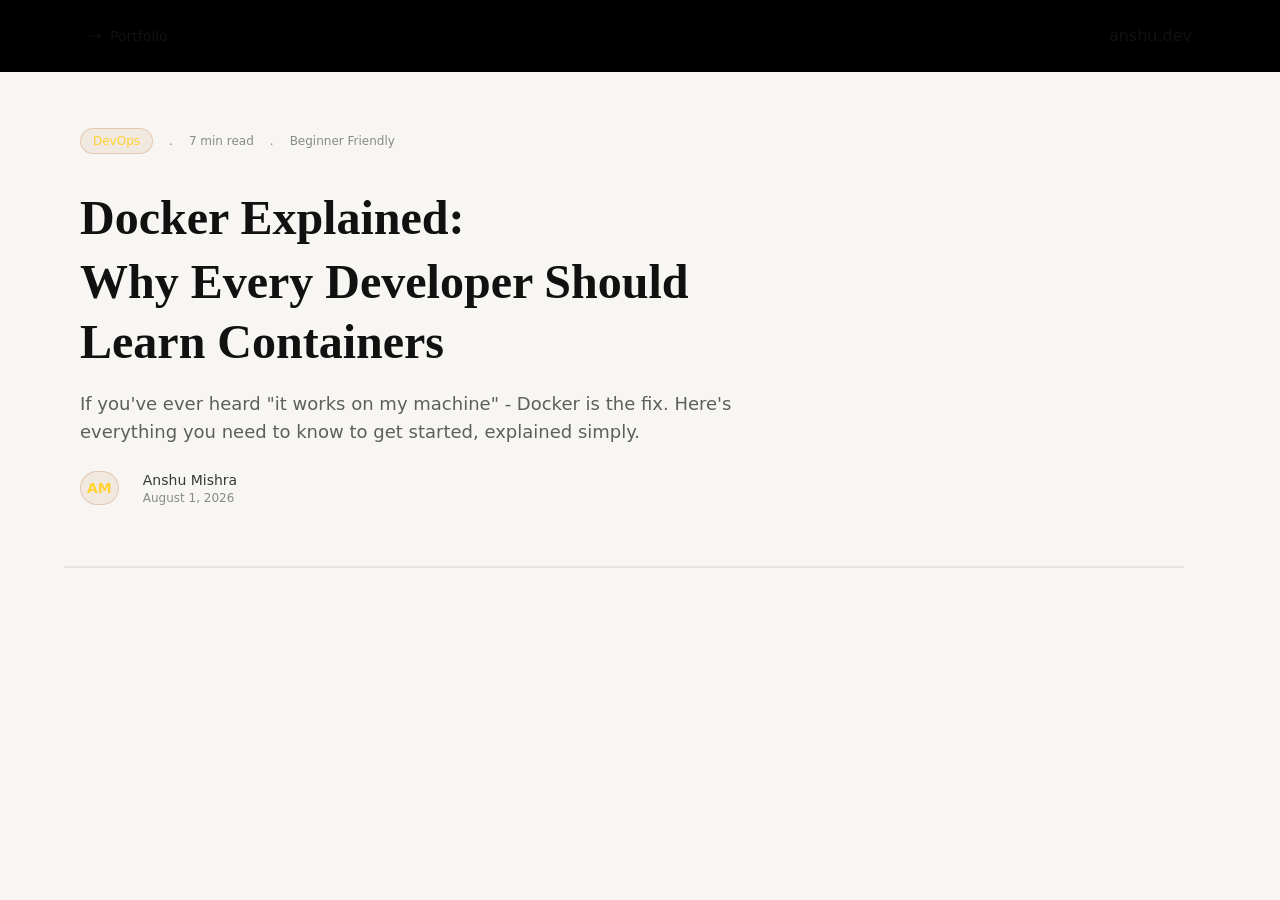
==== blog.html @ 9b3b02be "header and first part done" ====
<!DOCTYPE html>
<html lang="en">

<head>
    <meta charset="UTF-8">
    <meta name="viewport" content="width=device-width, initial-scale=1.0">
    <title>Document</title>
    <link rel="stylesheet" href="output.css">
</head>

<body>
    <header class="fixed inset-0 h-18 z-10 bg-black items-center border-b border-(--border-subtle)">
        <nav class="max-w-6xl m-auto h-18 flex justify-between px-6 items-center ">
            <div class="flex gap-2 items-center">
                <svg class="w-3.5 h-3.5 " fill="none" stroke="currentColor" viewBox="0 0 24 24">
                    <path stroke-linecap="round" stroke-linejoin="round" stroke-width="2"
                        d="M17 8l4 4m0 0l-4 4m4-4H3" />
                </svg>

                <p class="text-sm ">Portfolio</p>
            </div>

            <a href="">anshu<span>.</span>dev</a>

        </nav>

    </header>

    <section class="max-w-6xl m-auto py-32 px-4">


        <div class="flex gap-4 items-center">
            <p class="bg-(--accent-dim) px-3 py-1 text-amber-300 text-xs rounded-full  border border-(--accent-border)">
                DevOps</p>
            <span class="text-xs text-(--text-4)">.</span>
            <p class="text-xs text-(--text-4)">7 min read</p>
            <span class="text-xs text-(--text-4)">.</span>
            <p class="text-xs text-(--text-4)">Beginner Friendly</p>
        </div>


        <div>
        <p class="max-w-md text-5xl text-(--text-text-1) font-semibold font-serif py-10">Docker Explained:</p>
        <p class="max-w-2xl text-5xl text-(--text-text-1) font-semibold font-serif -mt-6">Why Every Developer Should</p>
        <p class="max-w-md text-5xl text-(--text-text-1) font-semibold font-serif mt-3">Learn Containers</p>
        <p class="text-lg text-(--text-3) max-w-2xl py-6">If you've ever heard "it works on my machine" - Docker is the
            fix. Here's everything you need to know to get started, explained simply.</p>

            </div>
        
            <div class="flex gap-6 items-center -mt-4">
        
            <span class="max-w-sm text-sm bg-(--accent-dim) text-amber-300 border border-(--accent-border) px-1.5 py-1.5 mt-4 rounded-4xl font-semibold">AM</span>
        
        <div class="pt-4">
        <p class="text-sm text-(--text-2) max-w-md">Anshu Mishra</p>
        <p class="text-xs text-(--text-4) max-w-md">August 1, 2026</p>
        </div>

        </div>


        <div class="mt-15 w-full border border-(--border-subtle) -ml-4"></div>
    </section>
</body>

</html>
---- output.css ----
/*! tailwindcss v4.3.3 | MIT License | https://tailwindcss.com */
@layer properties;
@layer theme, base, components, utilities;
@layer theme {
  :root, :host {
    --font-sans: 'Inter', ui-sans-serif, system-ui, sans-serif;
    --font-serif: 'Playfair Display', ui-serif, Georgia, serif;
    --font-mono: 'JetBrains Mono', ui-monospace, 'Courier New', monospace;
    --color-red-500: oklch(63.7% 0.237 25.331);
    --color-amber-300: oklch(87.9% 0.169 91.605);
    --color-amber-400: oklch(82.8% 0.189 84.429);
    --color-green-400: oklch(79.2% 0.209 151.711);
    --color-green-500: oklch(72.3% 0.219 149.579);
    --color-emerald-950: oklch(26.2% 0.051 172.552);
    --color-teal-900: oklch(38.6% 0.063 188.416);
    --color-blue-400: oklch(70.7% 0.165 254.624);
    --color-blue-500: oklch(62.3% 0.214 259.815);
    --color-blue-800: oklch(42.4% 0.199 265.638);
    --color-blue-950: oklch(28.2% 0.091 267.935);
    --color-violet-400: oklch(70.2% 0.183 293.541);
    --color-violet-500: oklch(60.6% 0.25 292.717);
    --color-violet-800: oklch(43.2% 0.232 292.759);
    --color-violet-950: oklch(28.3% 0.141 291.089);
    --color-purple-900: oklch(38.1% 0.176 304.987);
    --color-slate-900: oklch(20.8% 0.042 265.755);
    --color-neutral-900: oklch(20.5% 0 none);
    --color-black: #000;
    --color-white: #fff;
    --spacing: 0.25rem;
    --container-3xs: 16rem;
    --container-2xs: 18rem;
    --container-xs: 20rem;
    --container-sm: 24rem;
    --container-md: 28rem;
    --container-lg: 32rem;
    --container-xl: 36rem;
    --container-2xl: 42rem;
    --container-6xl: 72rem;
    --text-xs: 0.75rem;
    --text-xs--line-height: calc(1 / 0.75);
    --text-sm: 0.875rem;
    --text-sm--line-height: calc(1.25 / 0.875);
    --text-lg: 1.125rem;
    --text-lg--line-height: calc(1.75 / 1.125);
    --text-2xl: 1.5rem;
    --text-2xl--line-height: calc(2 / 1.5);
    --text-3xl: 1.875rem;
    --text-3xl--line-height: calc(2.25 / 1.875);
    --text-4xl: 2.25rem;
    --text-4xl--line-height: calc(2.5 / 2.25);
    --text-5xl: 3rem;
    --text-5xl--line-height: 1;
    --text-6xl: 3.75rem;
    --text-6xl--line-height: 1;
    --text-9xl: 8rem;
    --text-9xl--line-height: 1;
    --font-weight-semibold: 600;
    --font-weight-bold: 700;
    --tracking-wider: 0.05em;
    --tracking-widest: 0.1em;
    --radius-sm: 0.25rem;
    --radius-md: 0.375rem;
    --radius-lg: 0.5rem;
    --radius-2xl: 1rem;
    --radius-3xl: 1.5rem;
    --radius-4xl: 2rem;
    --animate-pulse: pulse 2s cubic-bezier(0.4, 0, 0.6, 1) infinite;
    --aspect-video: 16 / 9;
    --default-transition-duration: 150ms;
    --default-transition-timing-function: cubic-bezier(0.4, 0, 0.2, 1);
    --default-font-family: var(--font-sans);
    --default-mono-font-family: var(--font-mono);
  }
}
@layer base {
  *, ::after, ::before, ::backdrop, ::file-selector-button {
    box-sizing: border-box;
    margin: 0;
    padding: 0;
    border: 0 solid;
  }
  html, :host {
    line-height: 1.5;
    -webkit-text-size-adjust: 100%;
    tab-size: 4;
    font-family: var(--default-font-family, -apple-system, BlinkMacSystemFont, "Segoe UI", Roboto, "Helvetica Neue", "Noto Sans", Arial, sans-serif, "Apple Color Emoji", "Segoe UI Emoji", "Segoe UI Symbol", "Noto Color Emoji");
    font-feature-settings: var(--default-font-feature-settings, normal);
    font-variation-settings: var(--default-font-variation-settings, normal);
    -webkit-tap-highlight-color: transparent;
  }
  hr {
    height: 0;
    color: inherit;
    border-top-width: 1px;
  }
  abbr:where([title]) {
    -webkit-text-decoration: underline dotted;
    text-decoration: underline dotted;
  }
  h1, h2, h3, h4, h5, h6 {
    font-size: inherit;
    font-weight: inherit;
  }
  a {
    color: inherit;
    -webkit-text-decoration: inherit;
    text-decoration: inherit;
  }
  b, strong {
    font-weight: bolder;
  }
  code, kbd, samp, pre {
    font-family: var(--default-mono-font-family, ui-monospace, SFMono-Regular, Menlo, Monaco, Consolas, "Liberation Mono", "Courier New", monospace);
    font-feature-settings: var(--default-mono-font-feature-settings, normal);
    font-variation-settings: var(--default-mono-font-variation-settings, normal);
    font-size: 1em;
  }
  small {
    font-size: 80%;
  }
  sub, sup {
    font-size: 75%;
    line-height: 0;
    position: relative;
    vertical-align: baseline;
  }
  sub {
    bottom: -0.25em;
  }
  sup {
    top: -0.5em;
  }
  table {
    text-indent: 0;
    border-color: inherit;
    border-collapse: collapse;
  }
  :-moz-focusring:where(:not(iframe)) {
    outline: auto;
  }
  progress {
    vertical-align: baseline;
  }
  summary {
    display: list-item;
  }
  ol, ul, menu {
    list-style: none;
  }
  img, svg, video, canvas, audio, iframe, embed, object {
    display: block;
    vertical-align: middle;
  }
  img, video {
    max-width: 100%;
    height: auto;
  }
  button, input, select, optgroup, textarea, ::file-selector-button {
    font: inherit;
    font-feature-settings: inherit;
    font-variation-settings: inherit;
    letter-spacing: inherit;
    color: inherit;
    border-radius: 0;
    background-color: transparent;
    opacity: 1;
  }
  :where(select:is([multiple], [size])) optgroup {
    font-weight: bolder;
  }
  :where(select:is([multiple], [size])) optgroup option {
    padding-inline-start: 20px;
  }
  ::file-selector-button {
    margin-inline-end: 4px;
  }
  ::placeholder {
    opacity: 1;
  }
  @supports (not (-webkit-appearance: -apple-pay-button))  or (contain-intrinsic-size: 1px) {
    ::placeholder {
      color: currentcolor;
      @supports (color: color-mix(in lab, red, red)) {
        color: color-mix(in oklab, currentcolor 50%, transparent);
      }
    }
  }
  textarea {
    resize: vertical;
  }
  ::-webkit-search-decoration {
    -webkit-appearance: none;
  }
  ::-webkit-date-and-time-value {
    min-height: 1lh;
    text-align: inherit;
  }
  ::-webkit-datetime-edit {
    display: inline-flex;
  }
  ::-webkit-datetime-edit-fields-wrapper {
    padding: 0;
  }
  ::-webkit-datetime-edit, ::-webkit-datetime-edit-year-field, ::-webkit-datetime-edit-month-field, ::-webkit-datetime-edit-day-field, ::-webkit-datetime-edit-hour-field, ::-webkit-datetime-edit-minute-field, ::-webkit-datetime-edit-second-field, ::-webkit-datetime-edit-millisecond-field, ::-webkit-datetime-edit-meridiem-field {
    padding-block: 0;
  }
  ::-webkit-calendar-picker-indicator {
    line-height: 1;
  }
  :-moz-ui-invalid {
    box-shadow: none;
  }
  button, input:where([type="button"], [type="reset"], [type="submit"]), ::file-selector-button {
    appearance: button;
  }
  ::-webkit-inner-spin-button, ::-webkit-outer-spin-button {
    height: auto;
  }
  [hidden]:where(:not([hidden="until-found"])) {
    display: none !important;
  }
}
@layer utilities {
  .absolute {
    position: absolute;
  }
  .fixed {
    position: fixed;
  }
  .relative {
    position: relative;
  }
  .inset-0 {
    inset: 0px;
  }
  .top-1\.5 {
    top: calc(var(--spacing) * 1.5);
  }
  .right-\[99\.6\%\] {
    right: 99.6%;
  }
  .bottom-\[25\%\] {
    bottom: 25%;
  }
  .bottom-\[61\%\] {
    bottom: 61%;
  }
  .bottom-\[97\.4\%\] {
    bottom: 97.4%;
  }
  .left-2 {
    left: calc(var(--spacing) * 2);
  }
  .z-10 {
    z-index: 10;
  }
  .m-4 {
    margin: calc(var(--spacing) * 4);
  }
  .m-auto {
    margin: auto;
  }
  .-mt-0\.5 {
    margin-top: calc(var(--spacing) * -0.5);
  }
  .-mt-1 {
    margin-top: calc(var(--spacing) * -1);
  }
  .-mt-2 {
    margin-top: calc(var(--spacing) * -2);
  }
  .-mt-3 {
    margin-top: calc(var(--spacing) * -3);
  }
  .-mt-4 {
    margin-top: calc(var(--spacing) * -4);
  }
  .-mt-6 {
    margin-top: calc(var(--spacing) * -6);
  }
  .-mt-8 {
    margin-top: calc(var(--spacing) * -8);
  }
  .mt-0\.5 {
    margin-top: calc(var(--spacing) * 0.5);
  }
  .mt-1 {
    margin-top: var(--spacing);
  }
  .mt-2 {
    margin-top: calc(var(--spacing) * 2);
  }
  .mt-3 {
    margin-top: calc(var(--spacing) * 3);
  }
  .mt-3\.5 {
    margin-top: calc(var(--spacing) * 3.5);
  }
  .mt-4 {
    margin-top: calc(var(--spacing) * 4);
  }
  .mt-8 {
    margin-top: calc(var(--spacing) * 8);
  }
  .mt-10 {
    margin-top: calc(var(--spacing) * 10);
  }
  .mt-15 {
    margin-top: calc(var(--spacing) * 15);
  }
  .mt-30 {
    margin-top: calc(var(--spacing) * 30);
  }
  .-mr-4 {
    margin-right: calc(var(--spacing) * -4);
  }
  .-mr-9 {
    margin-right: calc(var(--spacing) * -9);
  }
  .-mr-90 {
    margin-right: calc(var(--spacing) * -90);
  }
  .mr-40 {
    margin-right: calc(var(--spacing) * 40);
  }
  .-mb-10 {
    margin-bottom: calc(var(--spacing) * -10);
  }
  .mb-2 {
    margin-bottom: calc(var(--spacing) * 2);
  }
  .mb-20 {
    margin-bottom: calc(var(--spacing) * 20);
  }
  .-ml-3 {
    margin-left: calc(var(--spacing) * -3);
  }
  .-ml-4 {
    margin-left: calc(var(--spacing) * -4);
  }
  .ml-2 {
    margin-left: calc(var(--spacing) * 2);
  }
  .ml-4 {
    margin-left: calc(var(--spacing) * 4);
  }
  .ml-6 {
    margin-left: calc(var(--spacing) * 6);
  }
  .ml-10 {
    margin-left: calc(var(--spacing) * 10);
  }
  .flex {
    display: flex;
  }
  .grid {
    display: grid;
  }
  .hidden {
    display: none;
  }
  .inline {
    display: inline;
  }
  .inline-block {
    display: inline-block;
  }
  .inline-flex {
    display: inline-flex;
  }
  .aspect-video {
    aspect-ratio: var(--aspect-video);
  }
  .h-2\.5 {
    height: calc(var(--spacing) * 2.5);
  }
  .h-3\.5 {
    height: calc(var(--spacing) * 3.5);
  }
  .h-4 {
    height: calc(var(--spacing) * 4);
  }
  .h-7 {
    height: calc(var(--spacing) * 7);
  }
  .h-10 {
    height: calc(var(--spacing) * 10);
  }
  .h-16 {
    height: calc(var(--spacing) * 16);
  }
  .h-18 {
    height: calc(var(--spacing) * 18);
  }
  .min-h-screen {
    min-height: 100vh;
  }
  .w-2\.5 {
    width: calc(var(--spacing) * 2.5);
  }
  .w-3\.5 {
    width: calc(var(--spacing) * 3.5);
  }
  .w-4 {
    width: calc(var(--spacing) * 4);
  }
  .w-8 {
    width: calc(var(--spacing) * 8);
  }
  .w-auto {
    width: auto;
  }
  .w-full {
    width: 100%;
  }
  .w-lg {
    width: var(--container-lg);
  }
  .max-w-2xl {
    max-width: var(--container-2xl);
  }
  .max-w-6xl {
    max-width: var(--container-6xl);
  }
  .max-w-lg {
    max-width: var(--container-lg);
  }
  .max-w-md {
    max-width: var(--container-md);
  }
  .max-w-sm {
    max-width: var(--container-sm);
  }
  .max-w-xl {
    max-width: var(--container-xl);
  }
  .max-w-xs {
    max-width: var(--container-xs);
  }
  .min-w-lg {
    min-width: var(--container-lg);
  }
  .shrink-0 {
    flex-shrink: 0;
  }
  .animate-pulse {
    animation: var(--animate-pulse);
  }
  .grid-cols-3 {
    grid-template-columns: repeat(3, minmax(0, 1fr));
  }
  .flex-col {
    flex-direction: column;
  }
  .flex-nowrap {
    flex-wrap: nowrap;
  }
  .items-center {
    align-items: center;
  }
  .justify-between {
    justify-content: space-between;
  }
  .justify-center {
    justify-content: center;
  }
  .gap-1 {
    gap: var(--spacing);
  }
  .gap-2 {
    gap: calc(var(--spacing) * 2);
  }
  .gap-3 {
    gap: calc(var(--spacing) * 3);
  }
  .gap-4 {
    gap: calc(var(--spacing) * 4);
  }
  .gap-5 {
    gap: calc(var(--spacing) * 5);
  }
  .gap-6 {
    gap: calc(var(--spacing) * 6);
  }
  .gap-8 {
    gap: calc(var(--spacing) * 8);
  }
  .gap-14 {
    gap: calc(var(--spacing) * 14);
  }
  .overflow-x-scroll {
    overflow-x: scroll;
  }
  .rounded {
    border-radius: 0.25rem;
  }
  .rounded-2xl {
    border-radius: var(--radius-2xl);
  }
  .rounded-3xl {
    border-radius: var(--radius-3xl);
  }
  .rounded-4xl {
    border-radius: var(--radius-4xl);
  }
  .rounded-full {
    border-radius: calc(infinity * 1px);
  }
  .rounded-lg {
    border-radius: var(--radius-lg);
  }
  .rounded-md {
    border-radius: var(--radius-md);
  }
  .rounded-sm {
    border-radius: var(--radius-sm);
  }
  .rounded-t-2xl {
    border-top-left-radius: var(--radius-2xl);
    border-top-right-radius: var(--radius-2xl);
  }
  .border {
    border-style: var(--tw-border-style);
    border-width: 1px;
  }
  .border-2 {
    border-style: var(--tw-border-style);
    border-width: 2px;
  }
  .border-b {
    border-bottom-style: var(--tw-border-style);
    border-bottom-width: 1px;
  }
  .border-l {
    border-left-style: var(--tw-border-style);
    border-left-width: 1px;
  }
  .border-\(--accent\) {
    border-color: var(--accent);
  }
  .border-\(--accent-border\) {
    border-color: var(--accent-border);
  }
  .border-\(--border\) {
    border-color: var(--border);
  }
  .border-\(--border-subtle\) {
    border-color: var(--border-subtle);
  }
  .border-\(--surface-solid\) {
    border-color: var(--surface-solid);
  }
  .border-\[var\(--border-subtle\)\] {
    border-color: var(--border-subtle);
  }
  .border-amber-400 {
    border-color: var(--color-amber-400);
  }
  .border-blue-400\/10 {
    border-color: color-mix(in srgb, oklch(70.7% 0.165 254.624) 10%, transparent);
    @supports (color: color-mix(in lab, red, red)) {
      border-color: color-mix(in oklab, var(--color-blue-400) 10%, transparent);
    }
  }
  .border-green-400\/30 {
    border-color: color-mix(in srgb, oklch(79.2% 0.209 151.711) 30%, transparent);
    @supports (color: color-mix(in lab, red, red)) {
      border-color: color-mix(in oklab, var(--color-green-400) 30%, transparent);
    }
  }
  .border-violet-400\/10 {
    border-color: color-mix(in srgb, oklch(70.2% 0.183 293.541) 10%, transparent);
    @supports (color: color-mix(in lab, red, red)) {
      border-color: color-mix(in oklab, var(--color-violet-400) 10%, transparent);
    }
  }
  .border-white\/30 {
    border-color: color-mix(in srgb, #fff 30%, transparent);
    @supports (color: color-mix(in lab, red, red)) {
      border-color: color-mix(in oklab, var(--color-white) 30%, transparent);
    }
  }
  .bg-\(--accent\) {
    background-color: var(--accent);
  }
  .bg-\(--accent-dim\) {
    background-color: var(--accent-dim);
  }
  .bg-\(--surface\) {
    background-color: var(--surface);
  }
  .bg-\(--surface-card\) {
    background-color: var(--surface-card);
  }
  .bg-\(--surface-code\) {
    background-color: var(--surface-code);
  }
  .bg-\(--surface-solid\) {
    background-color: var(--surface-solid);
  }
  .bg-\[var-\(\)\] {
    background-color: var-();
  }
  .bg-amber-400 {
    background-color: var(--color-amber-400);
  }
  .bg-amber-400\/20 {
    background-color: color-mix(in srgb, oklch(82.8% 0.189 84.429) 20%, transparent);
    @supports (color: color-mix(in lab, red, red)) {
      background-color: color-mix(in oklab, var(--color-amber-400) 20%, transparent);
    }
  }
  .bg-black {
    background-color: var(--color-black);
  }
  .bg-blue-500\/10 {
    background-color: color-mix(in srgb, oklch(62.3% 0.214 259.815) 10%, transparent);
    @supports (color: color-mix(in lab, red, red)) {
      background-color: color-mix(in oklab, var(--color-blue-500) 10%, transparent);
    }
  }
  .bg-green-500\/10 {
    background-color: color-mix(in srgb, oklch(72.3% 0.219 149.579) 10%, transparent);
    @supports (color: color-mix(in lab, red, red)) {
      background-color: color-mix(in oklab, var(--color-green-500) 10%, transparent);
    }
  }
  .bg-red-500 {
    background-color: var(--color-red-500);
  }
  .bg-violet-500\/10 {
    background-color: color-mix(in srgb, oklch(60.6% 0.25 292.717) 10%, transparent);
    @supports (color: color-mix(in lab, red, red)) {
      background-color: color-mix(in oklab, var(--color-violet-500) 10%, transparent);
    }
  }
  .bg-white\/10 {
    background-color: color-mix(in srgb, #fff 10%, transparent);
    @supports (color: color-mix(in lab, red, red)) {
      background-color: color-mix(in oklab, var(--color-white) 10%, transparent);
    }
  }
  .bg-linear-to-br {
    --tw-gradient-position: to bottom right;
    @supports (background-image: linear-gradient(in lab, red, red)) {
      --tw-gradient-position: to bottom right in oklab;
    }
    background-image: linear-gradient(var(--tw-gradient-stops));
  }
  .from-blue-950 {
    --tw-gradient-from: var(--color-blue-950);
    --tw-gradient-stops: var(--tw-gradient-via-stops, var(--tw-gradient-position), var(--tw-gradient-from) var(--tw-gradient-from-position), var(--tw-gradient-to) var(--tw-gradient-to-position));
  }
  .from-emerald-950 {
    --tw-gradient-from: var(--color-emerald-950);
    --tw-gradient-stops: var(--tw-gradient-via-stops, var(--tw-gradient-position), var(--tw-gradient-from) var(--tw-gradient-from-position), var(--tw-gradient-to) var(--tw-gradient-to-position));
  }
  .from-violet-950 {
    --tw-gradient-from: var(--color-violet-950);
    --tw-gradient-stops: var(--tw-gradient-via-stops, var(--tw-gradient-position), var(--tw-gradient-from) var(--tw-gradient-from-position), var(--tw-gradient-to) var(--tw-gradient-to-position));
  }
  .via-purple-900\/30 {
    --tw-gradient-via: color-mix(in srgb, oklch(38.1% 0.176 304.987) 30%, transparent);
    @supports (color: color-mix(in lab, red, red)) {
      --tw-gradient-via: color-mix(in oklab, var(--color-purple-900) 30%, transparent);
    }
    --tw-gradient-via-stops: var(--tw-gradient-position), var(--tw-gradient-from) var(--tw-gradient-from-position), var(--tw-gradient-via) var(--tw-gradient-via-position), var(--tw-gradient-to) var(--tw-gradient-to-position);
    --tw-gradient-stops: var(--tw-gradient-via-stops);
  }
  .via-slate-900 {
    --tw-gradient-via: var(--color-slate-900);
    --tw-gradient-via-stops: var(--tw-gradient-position), var(--tw-gradient-from) var(--tw-gradient-from-position), var(--tw-gradient-via) var(--tw-gradient-via-position), var(--tw-gradient-to) var(--tw-gradient-to-position);
    --tw-gradient-stops: var(--tw-gradient-via-stops);
  }
  .via-teal-900\/40 {
    --tw-gradient-via: color-mix(in srgb, oklch(38.6% 0.063 188.416) 40%, transparent);
    @supports (color: color-mix(in lab, red, red)) {
      --tw-gradient-via: color-mix(in oklab, var(--color-teal-900) 40%, transparent);
    }
    --tw-gradient-via-stops: var(--tw-gradient-position), var(--tw-gradient-from) var(--tw-gradient-from-position), var(--tw-gradient-via) var(--tw-gradient-via-position), var(--tw-gradient-to) var(--tw-gradient-to-position);
    --tw-gradient-stops: var(--tw-gradient-via-stops);
  }
  .to-neutral-900 {
    --tw-gradient-to: var(--color-neutral-900);
    --tw-gradient-stops: var(--tw-gradient-via-stops, var(--tw-gradient-position), var(--tw-gradient-from) var(--tw-gradient-from-position), var(--tw-gradient-to) var(--tw-gradient-to-position));
  }
  .p-4 {
    padding: calc(var(--spacing) * 4);
  }
  .px-1 {
    padding-inline: var(--spacing);
  }
  .px-1\.5 {
    padding-inline: calc(var(--spacing) * 1.5);
  }
  .px-2 {
    padding-inline: calc(var(--spacing) * 2);
  }
  .px-3 {
    padding-inline: calc(var(--spacing) * 3);
  }
  .px-3\.5 {
    padding-inline: calc(var(--spacing) * 3.5);
  }
  .px-4 {
    padding-inline: calc(var(--spacing) * 4);
  }
  .px-4\.5 {
    padding-inline: calc(var(--spacing) * 4.5);
  }
  .px-5 {
    padding-inline: calc(var(--spacing) * 5);
  }
  .px-6 {
    padding-inline: calc(var(--spacing) * 6);
  }
  .px-8 {
    padding-inline: calc(var(--spacing) * 8);
  }
  .py-0\.5 {
    padding-block: calc(var(--spacing) * 0.5);
  }
  .py-1 {
    padding-block: var(--spacing);
  }
  .py-1\.5 {
    padding-block: calc(var(--spacing) * 1.5);
  }
  .py-2 {
    padding-block: calc(var(--spacing) * 2);
  }
  .py-3 {
    padding-block: calc(var(--spacing) * 3);
  }
  .py-4 {
    padding-block: calc(var(--spacing) * 4);
  }
  .py-5 {
    padding-block: calc(var(--spacing) * 5);
  }
  .py-6 {
    padding-block: calc(var(--spacing) * 6);
  }
  .py-8 {
    padding-block: calc(var(--spacing) * 8);
  }
  .py-10 {
    padding-block: calc(var(--spacing) * 10);
  }
  .py-32 {
    padding-block: calc(var(--spacing) * 32);
  }
  .pt-3 {
    padding-top: calc(var(--spacing) * 3);
  }
  .pt-4 {
    padding-top: calc(var(--spacing) * 4);
  }
  .pt-5 {
    padding-top: calc(var(--spacing) * 5);
  }
  .pt-10 {
    padding-top: calc(var(--spacing) * 10);
  }
  .pt-15 {
    padding-top: calc(var(--spacing) * 15);
  }
  .pt-16 {
    padding-top: calc(var(--spacing) * 16);
  }
  .pt-20 {
    padding-top: calc(var(--spacing) * 20);
  }
  .pb-3 {
    padding-bottom: calc(var(--spacing) * 3);
  }
  .pb-10 {
    padding-bottom: calc(var(--spacing) * 10);
  }
  .pl-11 {
    padding-left: calc(var(--spacing) * 11);
  }
  .text-center {
    text-align: center;
  }
  .font-mono {
    font-family: var(--font-mono);
  }
  .font-sans {
    font-family: var(--font-sans);
  }
  .font-serif {
    font-family: var(--font-serif);
  }
  .text-2xl {
    font-size: var(--text-2xl);
    line-height: var(--tw-leading, var(--text-2xl--line-height));
  }
  .text-3xl {
    font-size: var(--text-3xl);
    line-height: var(--tw-leading, var(--text-3xl--line-height));
  }
  .text-4xl {
    font-size: var(--text-4xl);
    line-height: var(--tw-leading, var(--text-4xl--line-height));
  }
  .text-5xl {
    font-size: var(--text-5xl);
    line-height: var(--tw-leading, var(--text-5xl--line-height));
  }
  .text-6xl {
    font-size: var(--text-6xl);
    line-height: var(--tw-leading, var(--text-6xl--line-height));
  }
  .text-9xl {
    font-size: var(--text-9xl);
    line-height: var(--tw-leading, var(--text-9xl--line-height));
  }
  .text-lg {
    font-size: var(--text-lg);
    line-height: var(--tw-leading, var(--text-lg--line-height));
  }
  .text-sm {
    font-size: var(--text-sm);
    line-height: var(--tw-leading, var(--text-sm--line-height));
  }
  .text-xs {
    font-size: var(--text-xs);
    line-height: var(--tw-leading, var(--text-xs--line-height));
  }
  .font-bold {
    --tw-font-weight: var(--font-weight-bold);
    font-weight: var(--font-weight-bold);
  }
  .font-semibold {
    --tw-font-weight: var(--font-weight-semibold);
    font-weight: var(--font-weight-semibold);
  }
  .tracking-wider {
    --tw-tracking: var(--tracking-wider);
    letter-spacing: var(--tracking-wider);
  }
  .tracking-widest {
    --tw-tracking: var(--tracking-widest);
    letter-spacing: var(--tracking-widest);
  }
  .text-\(--accent\) {
    color: var(--accent);
  }
  .text-\(--text\) {
    color: var(--text);
  }
  .text-\(--text-1\) {
    color: var(--text-1);
  }
  .text-\(--text-2\) {
    color: var(--text-2);
  }
  .text-\(--text-3\) {
    color: var(--text-3);
  }
  .text-\(--text-4\) {
    color: var(--text-4);
  }
  .text-\(--text-text-1\) {
    color: var(--text-text-1);
  }
  .text-amber-300 {
    color: var(--color-amber-300);
  }
  .text-black {
    color: var(--color-black);
  }
  .text-blue-500\/80 {
    color: color-mix(in srgb, oklch(62.3% 0.214 259.815) 80%, transparent);
    @supports (color: color-mix(in lab, red, red)) {
      color: color-mix(in oklab, var(--color-blue-500) 80%, transparent);
    }
  }
  .text-blue-800\/50 {
    color: color-mix(in srgb, oklch(42.4% 0.199 265.638) 50%, transparent);
    @supports (color: color-mix(in lab, red, red)) {
      color: color-mix(in oklab, var(--color-blue-800) 50%, transparent);
    }
  }
  .text-green-400\/15 {
    color: color-mix(in srgb, oklch(79.2% 0.209 151.711) 15%, transparent);
    @supports (color: color-mix(in lab, red, red)) {
      color: color-mix(in oklab, var(--color-green-400) 15%, transparent);
    }
  }
  .text-green-500 {
    color: var(--color-green-500);
  }
  .text-green-500\/75 {
    color: color-mix(in srgb, oklch(72.3% 0.219 149.579) 75%, transparent);
    @supports (color: color-mix(in lab, red, red)) {
      color: color-mix(in oklab, var(--color-green-500) 75%, transparent);
    }
  }
  .text-violet-400\/90 {
    color: color-mix(in srgb, oklch(70.2% 0.183 293.541) 90%, transparent);
    @supports (color: color-mix(in lab, red, red)) {
      color: color-mix(in oklab, var(--color-violet-400) 90%, transparent);
    }
  }
  .text-violet-800\/50 {
    color: color-mix(in srgb, oklch(43.2% 0.232 292.759) 50%, transparent);
    @supports (color: color-mix(in lab, red, red)) {
      color: color-mix(in oklab, var(--color-violet-800) 50%, transparent);
    }
  }
  .text-white {
    color: var(--color-white);
  }
  .uppercase {
    text-transform: uppercase;
  }
  .opacity-0 {
    opacity: 0%;
  }
  .transition-all {
    transition-property: all;
    transition-timing-function: var(--tw-ease, var(--default-transition-timing-function));
    transition-duration: var(--tw-duration, var(--default-transition-duration));
  }
  .duration-300 {
    --tw-duration: 300ms;
    transition-duration: 300ms;
  }
  @media (hover: hover) {
    .group-hover\:opacity-0:is(:where(.group):hover *) {
      opacity: 0%;
    }
    .group-hover\:opacity-100:is(:where(.group):hover *) {
      opacity: 100%;
    }
    .hover\:-translate-y-1\.5:hover {
      --tw-translate-y: calc(var(--spacing) * -1.5);
      translate: var(--tw-translate-x) var(--tw-translate-y);
    }
    .hover\:border-\(--accent-dim\):hover {
      border-color: var(--accent-dim);
    }
    .hover\:border-\(--text-4\):hover {
      border-color: var(--text-4);
    }
    .hover\:border-amber-300:hover {
      border-color: var(--color-amber-300);
    }
    .hover\:border-white\/30:hover {
      border-color: color-mix(in srgb, #fff 30%, transparent);
    }
    @supports (color: color-mix(in lab, red, red)) {
      .hover\:border-white\/30:hover {
        border-color: color-mix(in oklab, var(--color-white) 30%, transparent);
      }
    }
    .hover\:bg-\(--accent-dim\):hover {
      background-color: var(--accent-dim);
    }
    .hover\:bg-\(--surface-solid\):hover {
      background-color: var(--surface-solid);
    }
    .hover\:text-amber-300:hover {
      color: var(--color-amber-300);
    }
    .hover\:text-amber-400:hover {
      color: var(--color-amber-400);
    }
    .hover\:text-white\/90:hover {
      color: color-mix(in srgb, #fff 90%, transparent);
    }
    @supports (color: color-mix(in lab, red, red)) {
      .hover\:text-white\/90:hover {
        color: color-mix(in oklab, var(--color-white) 90%, transparent);
      }
    }
  }
  @media (width >= 40rem) {
    .sm\:grid-cols-1 {
      grid-template-columns: repeat(1, minmax(0, 1fr));
    }
  }
  @media (width >= 48rem) {
    .md\:flex {
      display: flex;
    }
    .md\:w-sm {
      width: var(--container-sm);
    }
    .md\:grid-cols-2 {
      grid-template-columns: repeat(2, minmax(0, 1fr));
    }
    .md\:flex-row {
      flex-direction: row;
    }
  }
  @media (width >= 64rem) {
    .lg\:grid-cols-3 {
      grid-template-columns: repeat(3, minmax(0, 1fr));
    }
    .lg\:flex-row {
      flex-direction: row;
    }
  }
}
@import url('https://fonts.googleapis.com/css2?family=Inter:ital,opsz,wght@0,14..32,100..900;1,14..32,100..900&family=Playfair+Display:wght@400;700&family=JetBrains+Mono:wght@400;500&display=swap');
:root {
  --surface: #0f0f0f;
  --surface-card: rgba(22, 22, 22, 0.75);
  --surface-solid: #181818;
  --surface-code: #141414;
  --text-1: #eeeeee;
  --text-2: #b8b8b8;
  --text-3: #888888;
  --text-4: #606060;
  --border: #2a2a2a;
  --border-subtle: rgba(255, 255, 255, 0.06);
  --accent: #fbbf24;
  --accent-dim: rgba(251,191,36,0.10);
  --accent-border: rgba(251,191,36,0.22);
  --navbar-bg: rgba(15, 15, 15, 0.82);
}
@media (prefers-color-scheme: light) {
  :root {
    --surface: #f7f6f3;
    --surface-card: rgba(255, 255, 255, 0.90);
    --surface-solid: #ffffff;
    --surface-code: #eeede9;
    --text-1: #111111;
    --text-2: #383838;
    --text-3: #5e5e5a;
    --text-4: #8a8a84;
    --border: #dddbd5;
    --border-subtle: rgba(0, 0, 0, 0.07);
    --accent: #b45309;
    --accent-dim: rgba(180, 83, 9, 0.08);
    --accent-border: rgba(180, 83, 9, 0.22);
    --navbar-bg: rgba(247, 246, 243, 0.88);
  }
}
@layer base {
  html {
    scroll-behavior: smooth;
  }
  body {
    -webkit-font-smoothing: antialiased;
    -moz-osx-font-smoothing: grayscale;
    background-color: var(--surface);
    color: var(--text-1);
    transition: background-color 0.25s ease, color 0.25s ease;
  }
  header, section, article, aside, footer, nav {
    transition: background-color 0.25s ease, border-color 0.25s ease, color 0.25s ease;
  }
}
::-webkit-scrollbar {
  width: 5px;
  height: 5px;
}
::-webkit-scrollbar-track {
  background: transparent;
}
::-webkit-scrollbar-thumb {
  background: #333;
  border-radius: 99px;
}
::-webkit-scrollbar-thumb:hover {
  background: #555;
}
* {
  scrollbar-width: thin;
  scrollbar-color: #333 transparent;
}
@keyframes fadeInUp {
  from {
    opacity: 0;
    transform: translateY(22px);
  }
  to {
    opacity: 1;
    transform: translateY(0);
  }
}
.animate-fade-in-up {
  animation: fadeInUp 0.6s ease-out both;
}
.animate-fade-in-up-1 {
  animation: fadeInUp 0.6s ease-out 0.15s both;
}
.animate-fade-in-up-2 {
  animation: fadeInUp 0.6s ease-out 0.30s both;
}
.animate-fade-in-up-3 {
  animation: fadeInUp 0.6s ease-out 0.45s both;
}
@property --tw-border-style {
  syntax: "*";
  inherits: false;
  initial-value: solid;
}
@property --tw-gradient-position {
  syntax: "*";
  inherits: false;
}
@property --tw-gradient-from {
  syntax: "<color>";
  inherits: false;
  initial-value: #0000;
}
@property --tw-gradient-via {
  syntax: "<color>";
  inherits: false;
  initial-value: #0000;
}
@property --tw-gradient-to {
  syntax: "<color>";
  inherits: false;
  initial-value: #0000;
}
@property --tw-gradient-stops {
  syntax: "*";
  inherits: false;
}
@property --tw-gradient-via-stops {
  syntax: "*";
  inherits: false;
}
@property --tw-gradient-from-position {
  syntax: "<length-percentage>";
  inherits: false;
  initial-value: 0%;
}
@property --tw-gradient-via-position {
  syntax: "<length-percentage>";
  inherits: false;
  initial-value: 50%;
}
@property --tw-gradient-to-position {
  syntax: "<length-percentage>";
  inherits: false;
  initial-value: 100%;
}
@property --tw-font-weight {
  syntax: "*";
  inherits: false;
}
@property --tw-tracking {
  syntax: "*";
  inherits: false;
}
@property --tw-duration {
  syntax: "*";
  inherits: false;
}
@property --tw-translate-x {
  syntax: "*";
  inherits: false;
  initial-value: 0;
}
@property --tw-translate-y {
  syntax: "*";
  inherits: false;
  initial-value: 0;
}
@property --tw-translate-z {
  syntax: "*";
  inherits: false;
  initial-value: 0;
}
@keyframes pulse {
  50% {
    opacity: 0.5;
  }
}
@layer properties {
  @supports ((-webkit-hyphens: none) and (not (margin-trim: inline))) or ((-moz-orient: inline) and (not (color:rgb(from red r g b)))) {
    *, ::before, ::after, ::backdrop {
      --tw-border-style: solid;
      --tw-gradient-position: initial;
      --tw-gradient-from: #0000;
      --tw-gradient-via: #0000;
      --tw-gradient-to: #0000;
      --tw-gradient-stops: initial;
      --tw-gradient-via-stops: initial;
      --tw-gradient-from-position: 0%;
      --tw-gradient-via-position: 50%;
      --tw-gradient-to-position: 100%;
      --tw-font-weight: initial;
      --tw-tracking: initial;
      --tw-duration: initial;
      --tw-translate-x: 0;
      --tw-translate-y: 0;
      --tw-translate-z: 0;
    }
  }
}
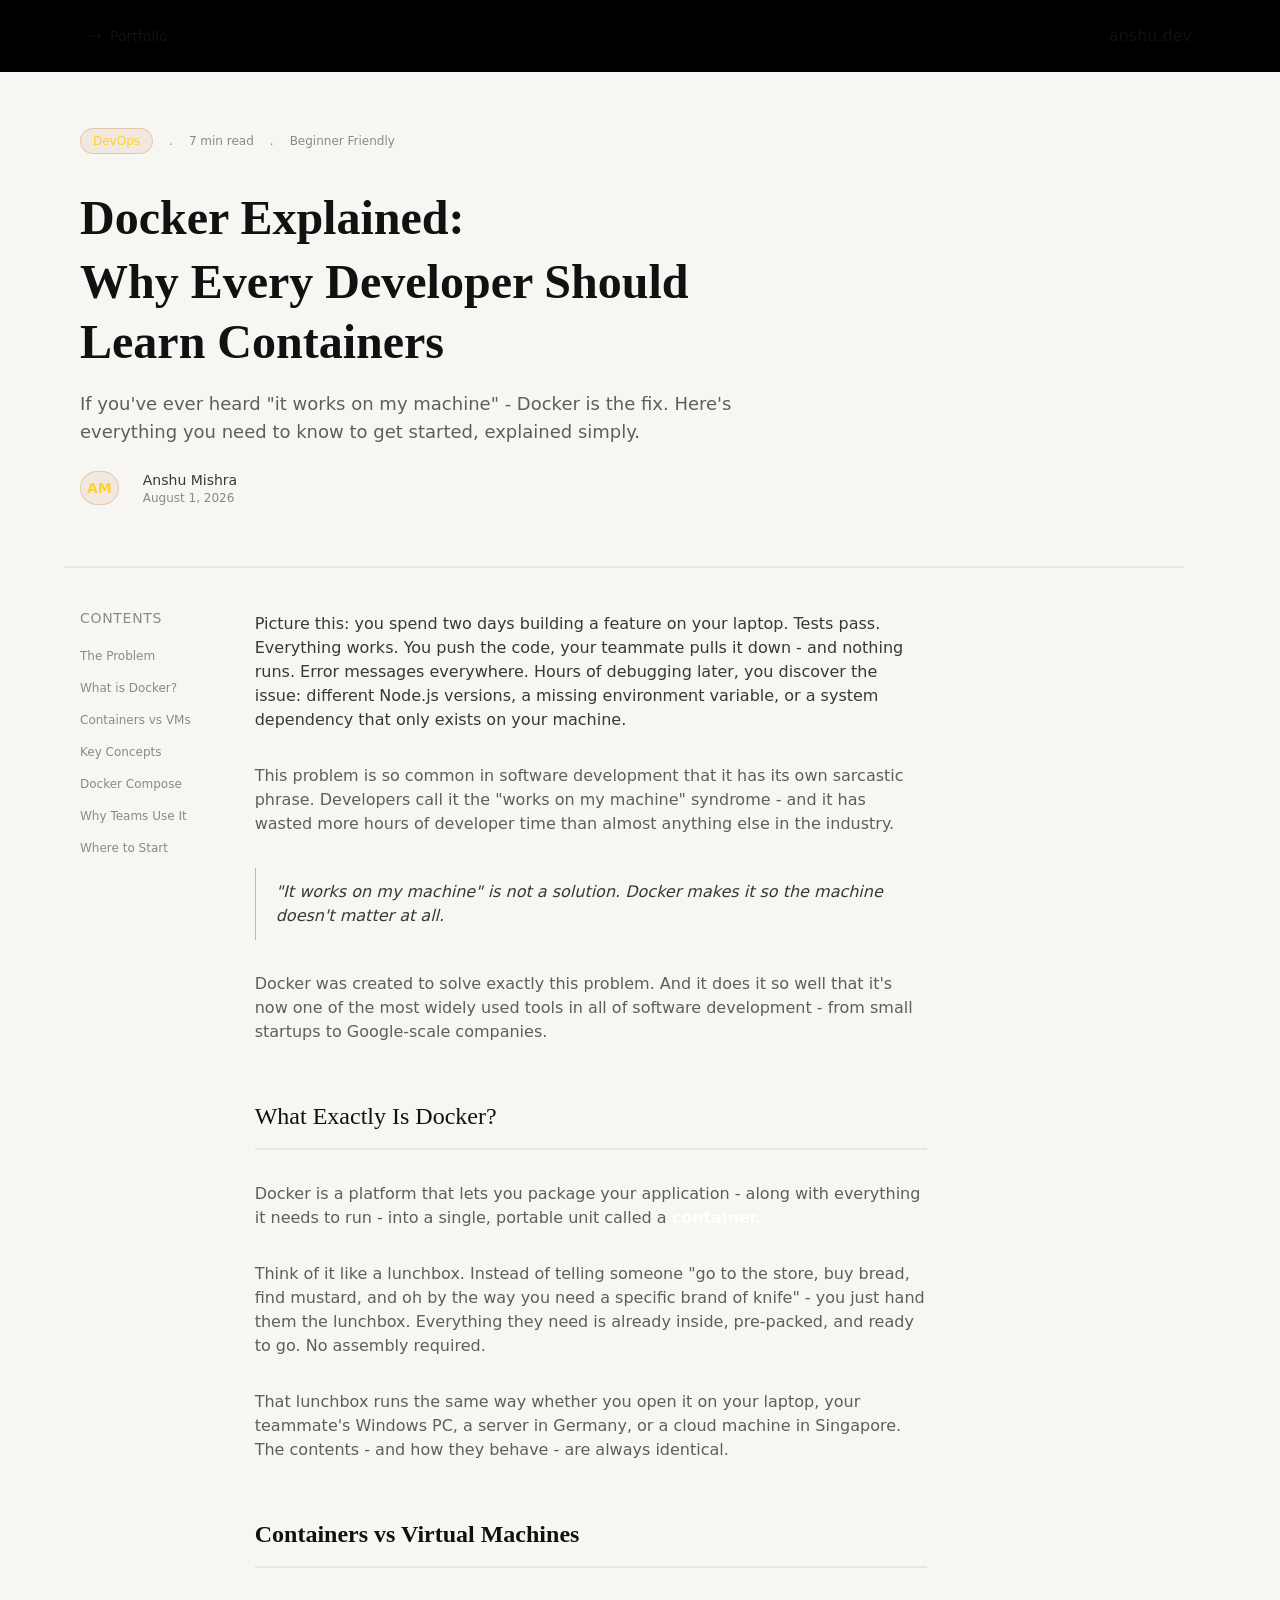
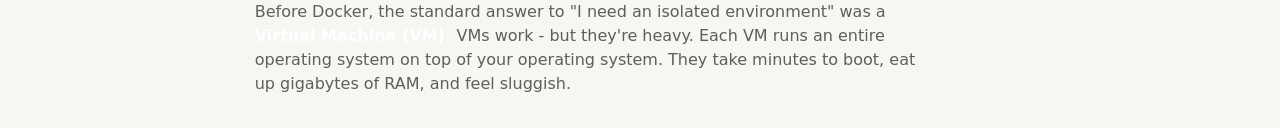
==== commit 338113c1: "quarter part done" ====
--- a/blog.html
+++ b/blog.html
@@ -26,7 +26,7 @@
 
     </header>
 
-    <section class="max-w-6xl m-auto py-32 px-4">
+    <section class="max-w-6xl m-auto py-32 px-4 pb-3">
 
 
         <div class="flex gap-4 items-center">
@@ -40,28 +40,123 @@
 
 
         <div>
-        <p class="max-w-md text-5xl text-(--text-text-1) font-semibold font-serif py-10">Docker Explained:</p>
-        <p class="max-w-2xl text-5xl text-(--text-text-1) font-semibold font-serif -mt-6">Why Every Developer Should</p>
-        <p class="max-w-md text-5xl text-(--text-text-1) font-semibold font-serif mt-3">Learn Containers</p>
-        <p class="text-lg text-(--text-3) max-w-2xl py-6">If you've ever heard "it works on my machine" - Docker is the
-            fix. Here's everything you need to know to get started, explained simply.</p>
+            <p class="max-w-md text-5xl text-(--text-text-1) font-semibold font-serif py-10">Docker Explained:</p>
+            <p class="max-w-2xl text-5xl text-(--text-text-1) font-semibold font-serif -mt-6">Why Every Developer Should
+            </p>
+            <p class="max-w-md text-5xl text-(--text-text-1) font-semibold font-serif mt-3">Learn Containers</p>
+            <p class="text-lg text-(--text-3) max-w-2xl py-6">If you've ever heard "it works on my machine" - Docker is
+                the
+                fix. Here's everything you need to know to get started, explained simply.</p>
 
+        </div>
+
+        <div class="flex gap-6 items-center -mt-4">
+
+            <span
+                class="max-w-sm text-sm bg-(--accent-dim) text-amber-300 border border-(--accent-border) px-1.5 py-1.5 mt-4 rounded-4xl font-semibold">AM</span>
+
+            <div class="pt-4">
+                <p class="text-sm text-(--text-2) max-w-md">Anshu Mishra</p>
+                <p class="text-xs text-(--text-4) max-w-md">August 1, 2026</p>
             </div>
-        
-            <div class="flex gap-6 items-center -mt-4">
-        
-            <span class="max-w-sm text-sm bg-(--accent-dim) text-amber-300 border border-(--accent-border) px-1.5 py-1.5 mt-4 rounded-4xl font-semibold">AM</span>
-        
-        <div class="pt-4">
-        <p class="text-sm text-(--text-2) max-w-md">Anshu Mishra</p>
-        <p class="text-xs text-(--text-4) max-w-md">August 1, 2026</p>
-        </div>
 
         </div>
 
 
         <div class="mt-15 w-full border border-(--border-subtle) -ml-4"></div>
     </section>
+
+    <section class="max-w-6xl m-auto px-4 py-8">
+
+        <div class="flex gap-8">
+
+            <div class="flex flex-col gap-4 -mt-4 ">
+                <p class="uppercase text-sm text-(--text-4) tracking-wider pt-3 ">contents</p>
+                <a class="text-xs text-(--text-4) mt-1 hover:text-amber-400 transition-all duration-300 " href="">The
+                    Problem</a>
+                <a class="text-xs text-(--text-4) hover:text-amber-400 transition-all duration-300 " href="">What is
+                    Docker?</a>
+                <a class="text-xs text-(--text-4) hover:text-amber-400 transition-all duration-300" href="">Containers
+                    vs
+                    VMs</a>
+                <a class="text-xs text-(--text-4) hover:text-amber-400 transition-all duration-300" href="">Key
+                    Concepts</a>
+                <a class="text-xs text-(--text-4) hover:text-amber-400 transition-all duration-300" href="">Docker
+                    Compose</a>
+                <a class="text-xs text-(--text-4) hover:text-amber-400 transition-all duration-300" href="">Why Teams
+                    Use
+                    It</a>
+                <a class="text-xs text-(--text-4) hover:text-amber-400 transition-all duration-300" href="">Where to
+                    Start</a>
+            </div>
+
+
+            <div class="px-8">
+                <article class="flex flex-col gap-8">
+                    <p class="text-md text-(--text-2) max-w-2xl">Picture this: you spend two days building a feature on
+                        your laptop. Tests pass. Everything works. You
+                        push the code, your teammate pulls it down - and nothing runs. Error messages everywhere. Hours
+                        of
+                        debugging later, you discover the issue: different Node.js versions, a missing environment
+                        variable,
+                        or a system dependency that only exists on your machine.</p>
+
+                    <p class="text-md text-(--text-3) max-w-2xl">This problem is so common in software development that
+                        it has its own sarcastic phrase. Developers
+                        call it the "works on my machine" syndrome - and it has wasted more hours of developer time than
+                        almost anything else in the industry.</p>
+
+
+                    <p class="italic py-3 px-5 text-(--text-2) max-w-2xl border-l border-amber-400"> <em>"It works on my
+                            machine" is not a solution. Docker makes
+                            it so the machine doesn't matter at all.</em> </p>
+
+
+                    <p class="text-md text-(--text-3) max-w-2xl">Docker was created to solve exactly this problem. And
+                        it does it so well that it's now one of the
+                        most widely used tools in all of software development - from small startups to Google-scale
+                        companies.</p>
+
+
+                </article>
+
+                <article class="flex flex-col gap-8">
+                    <h2 class="text-(--text-1) text-2xl font-serif mt-10 -ml-2 pt-4 max-w-xl">What Exactly Is Docker?
+                    </h2>
+                    <div class="-ml-1 -mt-4 w-full border border-(--border-subtle)"></div>
+                    <p class="text-md text-(--text-3) max-w-2xl">Docker is a platform that lets you package your
+                        application - along with everything it needs to run - into a single, portable unit called a <b
+                            class="text-white">container.</b></p>
+                    <p class="text-md text-(--text-3) max-w-2xl">Think of it like a lunchbox. Instead of telling someone
+                        "go to the store, buy bread, find
+                        mustard, and oh by the way you need a specific brand of knife" - you just hand them the
+                        lunchbox. Everything they need is already inside, pre-packed, and ready to go. No assembly
+                        required.</p>
+                    <p class="text-md text-(--text-3) max-w-2xl">That lunchbox runs the same way whether you open it on
+                        your laptop, your teammate's Windows PC, a
+                        server in Germany, or a cloud machine in Singapore. The contents - and how they behave - are
+                        always identical.</p>
+
+
+                </article>
+
+                <article class="flex flex-col gap-8">
+                    <h2 class="text-(--text-1) text-2xl font-serif mt-10 -ml-2 pt-4 max-w-xl font-bold">Containers vs
+                        Virtual Machines
+                    </h2>
+                    <div class="-ml-1 -mt-4 w-full border border-(--border-subtle)"></div>
+                    <p class="text-md text-(--text-3) max-w-2xl">Before Docker, the standard answer to "I need an
+                        isolated environment" was a <b class="text-white"> Virtual Machine (VM). </b> VMs work - but they're heavy. Each VM
+                        runs an entire operating system on top of your operating system. They take minutes to boot, eat
+                        up gigabytes of RAM, and feel sluggish.</p>
+                </article>
+            </div>
+
+
+        </div>
+    </section>
+
+
 </body>
 
 </html>
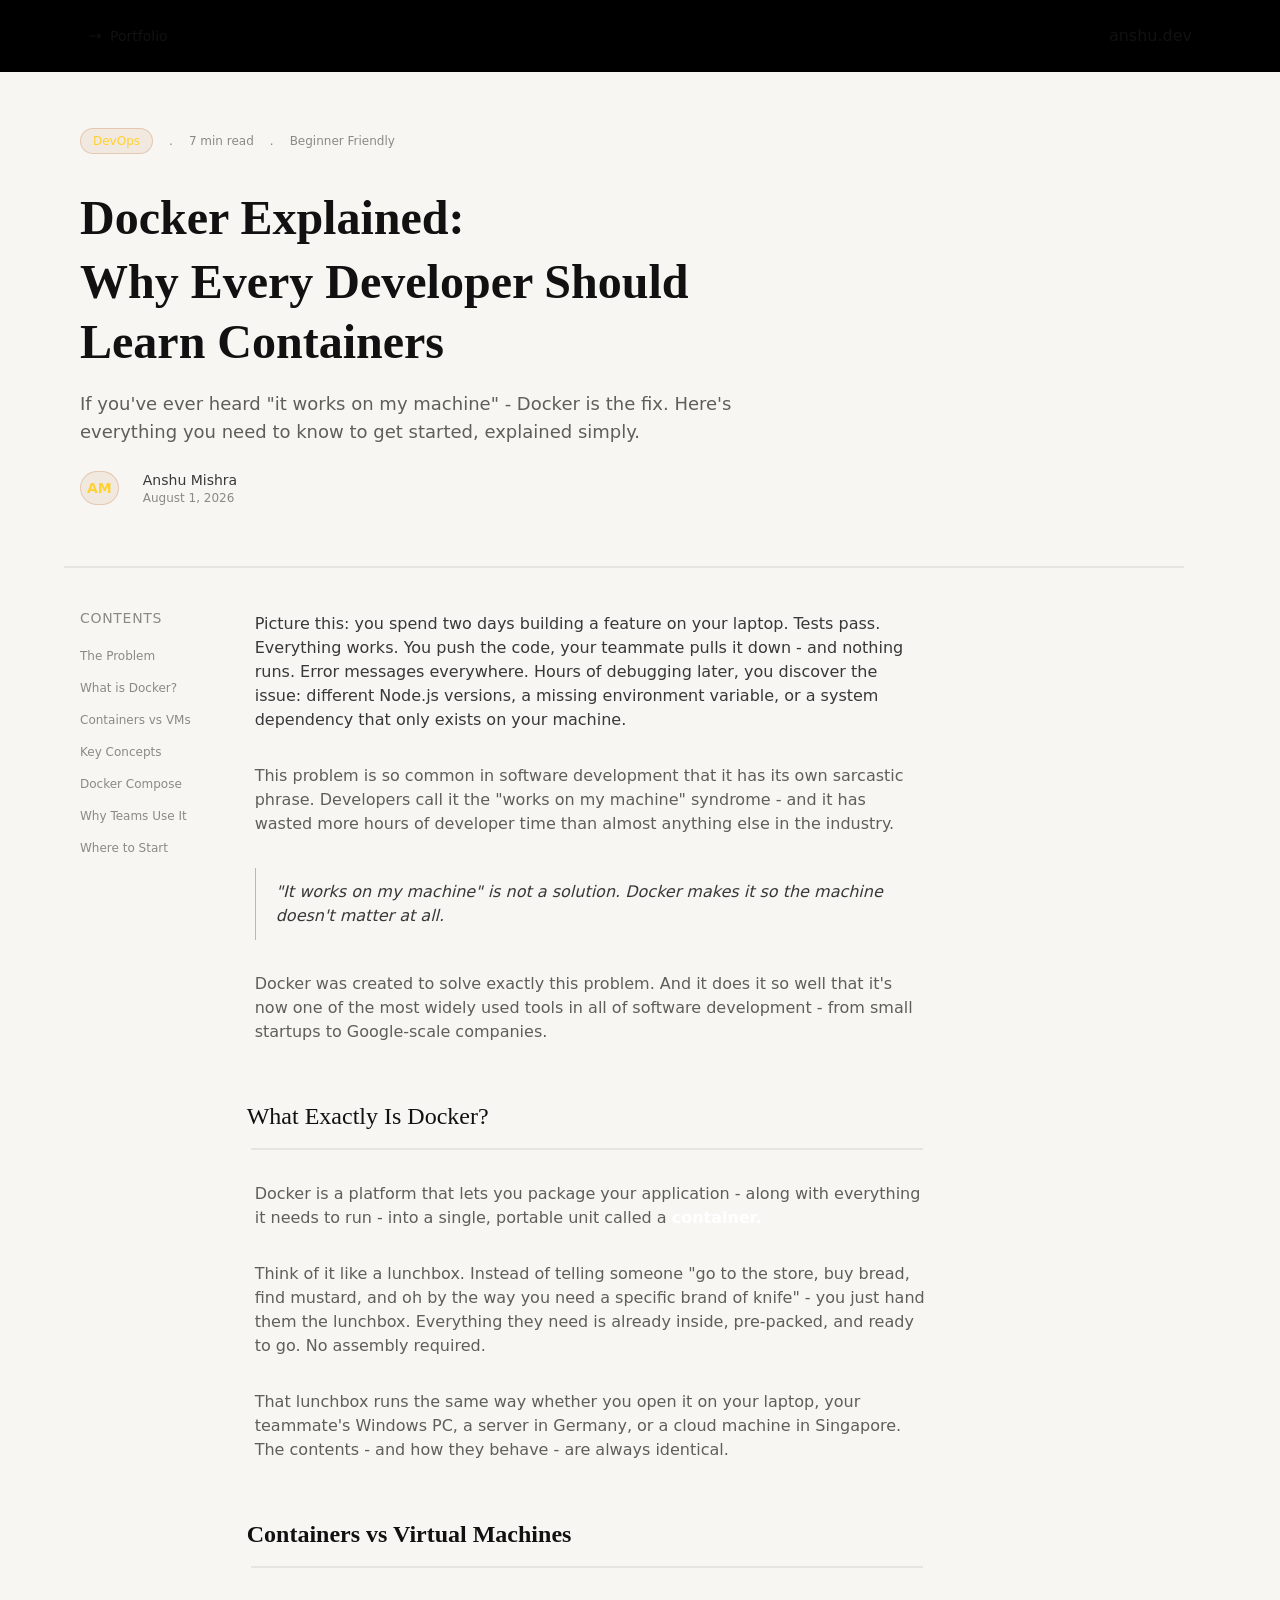
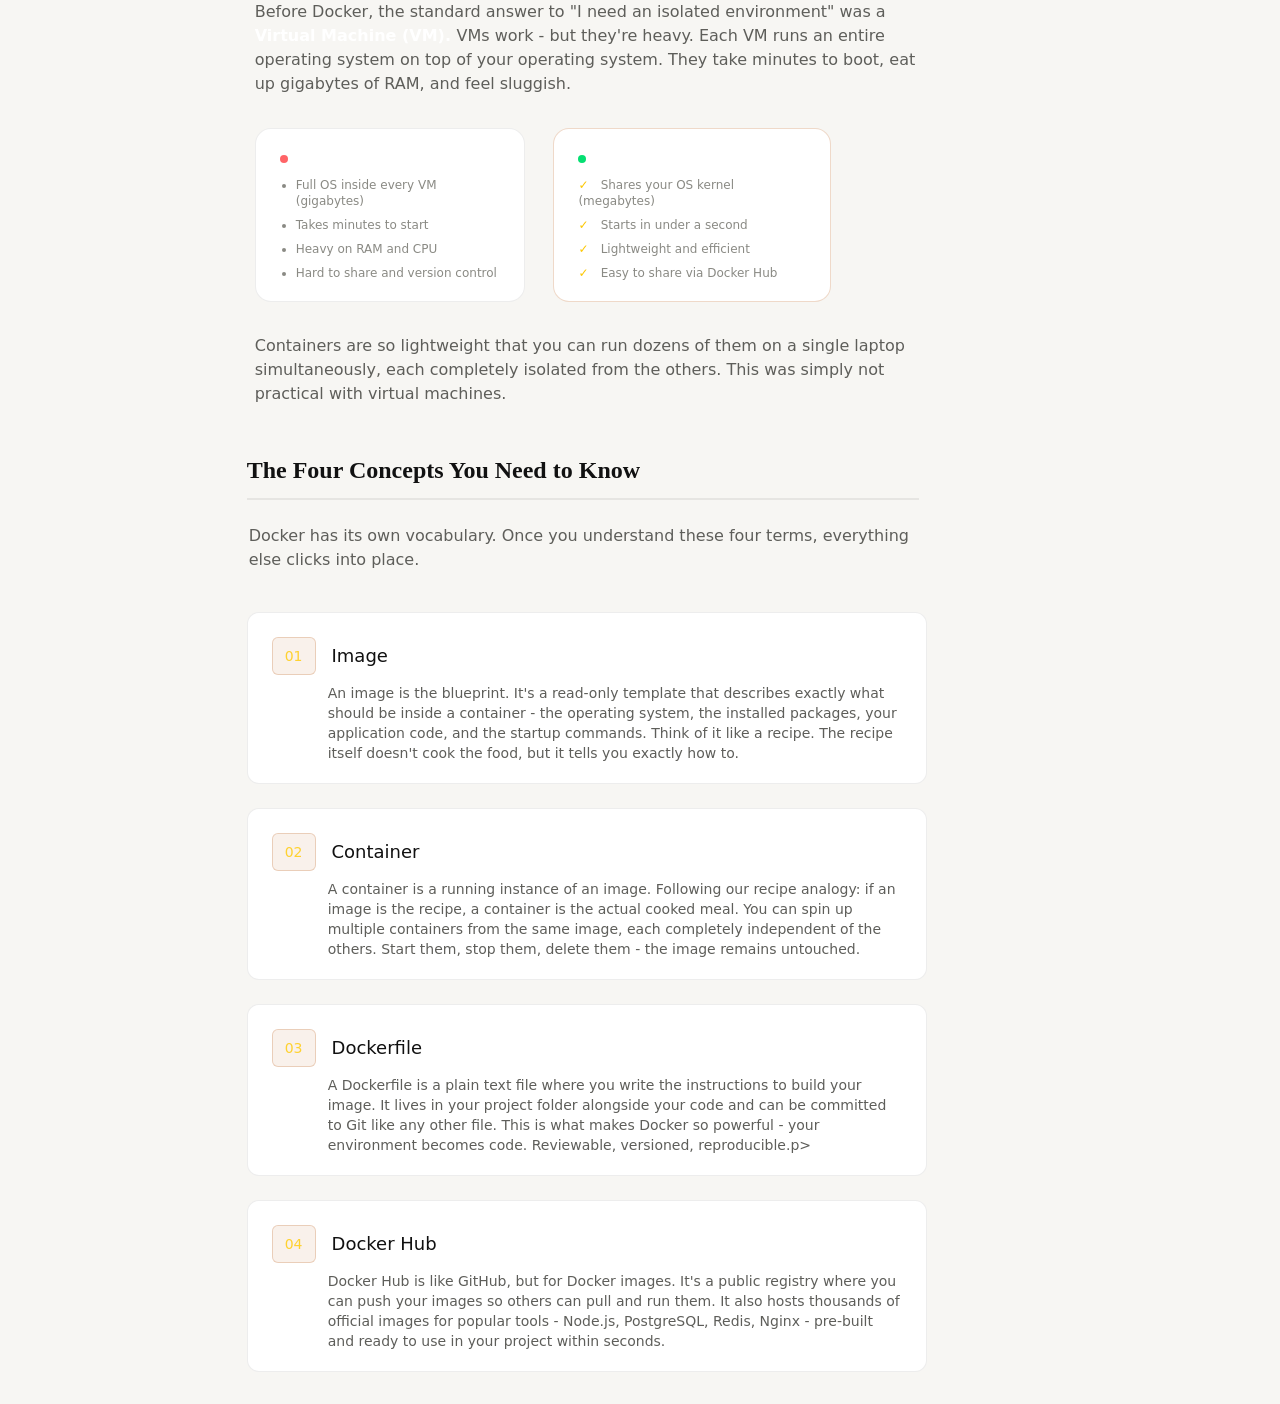
==== commit 3c49dbd0: "3 articles left" ====
--- a/blog.html
+++ b/blog.html
@@ -146,10 +146,139 @@
                     </h2>
                     <div class="-ml-1 -mt-4 w-full border border-(--border-subtle)"></div>
                     <p class="text-md text-(--text-3) max-w-2xl">Before Docker, the standard answer to "I need an
-                        isolated environment" was a <b class="text-white"> Virtual Machine (VM). </b> VMs work - but they're heavy. Each VM
+                        isolated environment" was a <b class="text-white"> Virtual Machine (VM). </b> VMs work - but
+                        they're heavy. Each VM
                         runs an entire operating system on top of your operating system. They take minutes to boot, eat
                         up gigabytes of RAM, and feel sluggish.</p>
-                </article>
+
+                    <div class="flex gap-7 max-w-xl flex-row">
+
+
+                        <div
+                            class="px-6 py-5 bg-(--surface-solid) border border-(--border-subtle) rounded-2xl max-w-1/2">
+                            <div class="flex gap-2 items-center">
+                                <span class="inline-block w-2 h-2 bg-red-400 rounded-full "></span>
+                                <p class="text-sm text-white font-semibold">Virtual Machine</p>
+                            </div>
+                            <ul class="list-disc pl-4 flex-nowrap">
+                                <li class="text-xs text-(--text-4) mt-2">Full OS inside every VM (gigabytes)</li>
+                                <li class="text-xs text-(--text-4) mt-2">Takes minutes to start</li>
+                                <li class="text-xs text-(--text-4) mt-2">Heavy on RAM and CPU</li>
+                                <li class="text-xs text-(--text-4) mt-2">Hard to share and version control</li>
+
+                            </ul>
+                        </div>
+
+
+                        <div
+                            class="px-6 py-5 bg-(--surface-solid) border border-(--accent-border) rounded-2xl max-w-1/2">
+                            <div class="flex gap-2 items-center">
+                                <span class="inline-block w-2 h-2 bg-green-400 rounded-full"></span>
+                                <p class="text-sm text-white pl-1.5 font-semibold">Docker Container</p>
+                            </div>
+                            <ul>
+                                <li class="text-xs text-(--text-4) mt-2"> <span
+                                        class="text-yellow-400 font-semibold pr-2">✓
+                                    </span>Shares your OS kernel (megabytes)</li>
+                                <li class="text-xs text-(--text-4) mt-2"> <span
+                                        class="text-yellow-400 font-semibold pr-2">✓
+                                    </span> Starts in under a second</li>
+                                <li class="text-xs text-(--text-4) mt-2"> <span
+                                        class="text-yellow-400 font-semibold pr-2">✓
+                                    </span> Lightweight and efficient</li>
+                                <li class="text-xs text-(--text-4) mt-2"> <span
+                                        class="text-yellow-400 font-semibold pr-2">✓
+                                    </span> Easy to share via Docker Hub</li>
+
+                            </ul>
+                        </div>
+
+                    </div>
+
+                    <p class="text-md text-(--text-3) max-w-2xl">Containers are so lightweight that you can run dozens
+                        of them on a single laptop simultaneously,
+                        each completely isolated from the others. This was simply not practical with virtual machines.
+                    </p>
+                </article>
+
+                <article>
+                    <h2 class="text-(--text-1) text-2xl font-serif mt-8 -ml-2 pt-4 max-w-xl font-bold">The Four Concepts
+                        You Need to Know</h2>
+                    <div class="-ml-2 mt-3 w-full border border-(--border-subtle) "></div>
+                    <p class="text-md text-(--text-3) max-w-2xl mt-6 -ml-1.5">Docker has its own vocabulary. Once you
+                        understand
+                        these four terms, everything else clicks into place.</p>
+
+                    <div class="flex flex-col gap-6 mt-10 -ml-2">
+
+                        <div class="w-full border border-(--border-subtle) rounded-xl bg-(--surface-solid)">
+                            <div class="flex gap-4 items-center pl-6 py-6">
+                                <p
+                                    class="px-3 py-2 rounded-md text-sm text-amber-300 bg-(--accent-dim) border border-(--accent-border)">
+                                    01</p>
+                                <p class="text-(--text-1) text-lg">Image</p>
+                            </div>
+                            <p class="text-sm text-(--text-3) max-w-xl pb-5 ml-20 -mt-4">An image is the blueprint. It's
+                                a read-only template that describes exactly what should be
+                                inside a container - the operating system, the installed packages, your application
+                                code,
+                                and the startup commands. Think of it like a recipe. The recipe itself doesn't cook the
+                                food, but it tells you exactly how to.</p>
+
+
+                        </div>
+
+                        <div class="w-full border border-(--border-subtle) rounded-xl bg-(--surface-solid)">
+                            <div class="flex gap-4 items-center pl-6 py-6">
+                                <p
+                                    class="px-3 py-2 rounded-md text-sm text-amber-300 bg-(--accent-dim) border border-(--accent-border)">
+                                    02</p>
+                                <p class="text-(--text-1) text-lg">Container</p>
+                            </div>
+                            <p class="text-sm text-(--text-3) max-w-xl pb-5 ml-20 -mt-4">A container is a running
+                                instance of an image. Following our recipe analogy: if an image is the recipe, a
+                                container is the actual cooked meal. You can spin up multiple containers from the same
+                                image, each completely independent of the others. Start them, stop them, delete them -
+                                the image remains untouched.</p>
+
+
+                        </div>
+
+                        <div class="w-full border border-(--border-subtle) rounded-xl bg-(--surface-solid)">
+                            <div class="flex gap-4 items-center pl-6 py-6">
+                                <p
+                                    class="px-3 py-2 rounded-md text-sm text-amber-300 bg-(--accent-dim) border border-(--accent-border)">
+                                    03</p>
+                                <p class="text-(--text-1) text-lg">Dockerfile</p>
+                            </div>
+                            <p class="text-sm text-(--text-3) max-w-xl pb-5 ml-20 -mt-4">A Dockerfile is a plain text
+                                file where you write the instructions to build your image. It lives in your project
+                                folder alongside your code and can be committed to Git like any other file. This is what
+                                makes Docker so powerful - your environment becomes code. Reviewable, versioned,
+                                reproducible.p>
+
+
+                        </div>
+
+                        <div class="w-full border border-(--border-subtle) rounded-xl bg-(--surface-solid)">
+                            <div class="flex gap-4 items-center pl-6 py-6">
+                                <p
+                                    class="px-3 py-2 rounded-md text-sm text-amber-300 bg-(--accent-dim) border border-(--accent-border)">
+                                    04</p>
+                                <p class="text-(--text-1) text-lg">Docker Hub</p>
+                            </div>
+                            <p class="text-sm text-(--text-3) max-w-xl pb-5 ml-20 -mt-4">Docker Hub is like GitHub, but
+                                for Docker images. It's a public registry where you can push your images so others can
+                                pull and run them. It also hosts thousands of official images for popular tools -
+                                Node.js, PostgreSQL, Redis, Nginx - pre-built and ready to use in your project within
+                                seconds.</p>
+
+
+                        </div>
+
+                    </div>
+                </article>
+
             </div>
 
 
@@ -157,6 +286,8 @@
     </section>
 
 
+
+
 </body>
 
 </html>
--- a/output.css
+++ b/output.css
@@ -6,9 +6,10 @@
     --font-sans: 'Inter', ui-sans-serif, system-ui, sans-serif;
     --font-serif: 'Playfair Display', ui-serif, Georgia, serif;
     --font-mono: 'JetBrains Mono', ui-monospace, 'Courier New', monospace;
-    --color-red-500: oklch(63.7% 0.237 25.331);
+    --color-red-400: oklch(70.4% 0.191 22.216);
     --color-amber-300: oklch(87.9% 0.169 91.605);
     --color-amber-400: oklch(82.8% 0.189 84.429);
+    --color-yellow-400: oklch(85.2% 0.199 91.936);
     --color-green-400: oklch(79.2% 0.209 151.711);
     --color-green-500: oklch(72.3% 0.219 149.579);
     --color-emerald-950: oklch(26.2% 0.051 172.552);
@@ -27,15 +28,13 @@
     --color-black: #000;
     --color-white: #fff;
     --spacing: 0.25rem;
-    --container-3xs: 16rem;
-    --container-2xs: 18rem;
-    --container-xs: 20rem;
     --container-sm: 24rem;
     --container-md: 28rem;
     --container-lg: 32rem;
     --container-xl: 36rem;
     --container-2xl: 42rem;
     --container-6xl: 72rem;
+    --container-7xl: 80rem;
     --text-xs: 0.75rem;
     --text-xs--line-height: calc(1 / 0.75);
     --text-sm: 0.875rem;
@@ -50,8 +49,6 @@
     --text-4xl--line-height: calc(2.5 / 2.25);
     --text-5xl: 3rem;
     --text-5xl--line-height: 1;
-    --text-6xl: 3.75rem;
-    --text-6xl--line-height: 1;
     --text-9xl: 8rem;
     --text-9xl--line-height: 1;
     --font-weight-semibold: 600;
@@ -61,6 +58,7 @@
     --radius-sm: 0.25rem;
     --radius-md: 0.375rem;
     --radius-lg: 0.5rem;
+    --radius-xl: 0.75rem;
     --radius-2xl: 1rem;
     --radius-3xl: 1.5rem;
     --radius-4xl: 2rem;
@@ -254,6 +252,24 @@
   .z-10 {
     z-index: 10;
   }
+  .container {
+    width: 100%;
+    @media (width >= 40rem) {
+      max-width: 40rem;
+    }
+    @media (width >= 48rem) {
+      max-width: 48rem;
+    }
+    @media (width >= 64rem) {
+      max-width: 64rem;
+    }
+    @media (width >= 80rem) {
+      max-width: 80rem;
+    }
+    @media (width >= 96rem) {
+      max-width: 96rem;
+    }
+  }
   .m-4 {
     margin: calc(var(--spacing) * 4);
   }
@@ -275,12 +291,12 @@
   .-mt-4 {
     margin-top: calc(var(--spacing) * -4);
   }
+  .-mt-5 {
+    margin-top: calc(var(--spacing) * -5);
+  }
   .-mt-6 {
     margin-top: calc(var(--spacing) * -6);
   }
-  .-mt-8 {
-    margin-top: calc(var(--spacing) * -8);
-  }
   .mt-0\.5 {
     margin-top: calc(var(--spacing) * 0.5);
   }
@@ -293,12 +309,15 @@
   .mt-3 {
     margin-top: calc(var(--spacing) * 3);
   }
-  .mt-3\.5 {
-    margin-top: calc(var(--spacing) * 3.5);
-  }
   .mt-4 {
     margin-top: calc(var(--spacing) * 4);
   }
+  .mt-5 {
+    margin-top: calc(var(--spacing) * 5);
+  }
+  .mt-6 {
+    margin-top: calc(var(--spacing) * 6);
+  }
   .mt-8 {
     margin-top: calc(var(--spacing) * 8);
   }
@@ -311,14 +330,11 @@
   .mt-30 {
     margin-top: calc(var(--spacing) * 30);
   }
-  .-mr-4 {
-    margin-right: calc(var(--spacing) * -4);
-  }
-  .-mr-9 {
-    margin-right: calc(var(--spacing) * -9);
-  }
-  .-mr-90 {
-    margin-right: calc(var(--spacing) * -90);
+  .mr-10 {
+    margin-right: calc(var(--spacing) * 10);
+  }
+  .mr-20 {
+    margin-right: calc(var(--spacing) * 20);
   }
   .mr-40 {
     margin-right: calc(var(--spacing) * 40);
@@ -332,12 +348,45 @@
   .mb-20 {
     margin-bottom: calc(var(--spacing) * 20);
   }
+  .-ml-0\.5 {
+    margin-left: calc(var(--spacing) * -0.5);
+  }
+  .-ml-1 {
+    margin-left: calc(var(--spacing) * -1);
+  }
+  .-ml-1\.5 {
+    margin-left: calc(var(--spacing) * -1.5);
+  }
+  .-ml-2 {
+    margin-left: calc(var(--spacing) * -2);
+  }
   .-ml-3 {
     margin-left: calc(var(--spacing) * -3);
   }
   .-ml-4 {
     margin-left: calc(var(--spacing) * -4);
   }
+  .-ml-10 {
+    margin-left: calc(var(--spacing) * -10);
+  }
+  .-ml-20 {
+    margin-left: calc(var(--spacing) * -20);
+  }
+  .-ml-30 {
+    margin-left: calc(var(--spacing) * -30);
+  }
+  .-ml-40 {
+    margin-left: calc(var(--spacing) * -40);
+  }
+  .-ml-48 {
+    margin-left: calc(var(--spacing) * -48);
+  }
+  .-ml-100 {
+    margin-left: calc(var(--spacing) * -100);
+  }
+  .ml-1 {
+    margin-left: var(--spacing);
+  }
   .ml-2 {
     margin-left: calc(var(--spacing) * 2);
   }
@@ -350,6 +399,33 @@
   .ml-10 {
     margin-left: calc(var(--spacing) * 10);
   }
+  .ml-13 {
+    margin-left: calc(var(--spacing) * 13);
+  }
+  .ml-14 {
+    margin-left: calc(var(--spacing) * 14);
+  }
+  .ml-15 {
+    margin-left: calc(var(--spacing) * 15);
+  }
+  .ml-19 {
+    margin-left: calc(var(--spacing) * 19);
+  }
+  .ml-20 {
+    margin-left: calc(var(--spacing) * 20);
+  }
+  .ml-30 {
+    margin-left: calc(var(--spacing) * 30);
+  }
+  .ml-40 {
+    margin-left: calc(var(--spacing) * 40);
+  }
+  .ml-41 {
+    margin-left: calc(var(--spacing) * 41);
+  }
+  .contents {
+    display: contents;
+  }
   .flex {
     display: flex;
   }
@@ -371,6 +447,9 @@
   .aspect-video {
     aspect-ratio: var(--aspect-video);
   }
+  .h-2 {
+    height: calc(var(--spacing) * 2);
+  }
   .h-2\.5 {
     height: calc(var(--spacing) * 2.5);
   }
@@ -395,6 +474,9 @@
   .min-h-screen {
     min-height: 100vh;
   }
+  .w-2 {
+    width: calc(var(--spacing) * 2);
+  }
   .w-2\.5 {
     width: calc(var(--spacing) * 2.5);
   }
@@ -416,12 +498,18 @@
   .w-lg {
     width: var(--container-lg);
   }
+  .max-w-1\/2 {
+    max-width: calc(1 / 2 * 100%);
+  }
   .max-w-2xl {
     max-width: var(--container-2xl);
   }
   .max-w-6xl {
     max-width: var(--container-6xl);
   }
+  .max-w-7xl {
+    max-width: var(--container-7xl);
+  }
   .max-w-lg {
     max-width: var(--container-lg);
   }
@@ -434,9 +522,6 @@
   .max-w-xl {
     max-width: var(--container-xl);
   }
-  .max-w-xs {
-    max-width: var(--container-xs);
-  }
   .min-w-lg {
     min-width: var(--container-lg);
   }
@@ -446,12 +531,18 @@
   .animate-pulse {
     animation: var(--animate-pulse);
   }
+  .list-disc {
+    list-style-type: disc;
+  }
   .grid-cols-3 {
     grid-template-columns: repeat(3, minmax(0, 1fr));
   }
   .flex-col {
     flex-direction: column;
   }
+  .flex-row {
+    flex-direction: row;
+  }
   .flex-nowrap {
     flex-wrap: nowrap;
   }
@@ -476,12 +567,12 @@
   .gap-4 {
     gap: calc(var(--spacing) * 4);
   }
-  .gap-5 {
-    gap: calc(var(--spacing) * 5);
-  }
   .gap-6 {
     gap: calc(var(--spacing) * 6);
   }
+  .gap-7 {
+    gap: calc(var(--spacing) * 7);
+  }
   .gap-8 {
     gap: calc(var(--spacing) * 8);
   }
@@ -514,11 +605,18 @@
   }
   .rounded-sm {
     border-radius: var(--radius-sm);
+  }
+  .rounded-xl {
+    border-radius: var(--radius-xl);
   }
   .rounded-t-2xl {
     border-top-left-radius: var(--radius-2xl);
     border-top-right-radius: var(--radius-2xl);
   }
+  .rounded-l {
+    border-top-left-radius: 0.25rem;
+    border-bottom-left-radius: 0.25rem;
+  }
   .border {
     border-style: var(--tw-border-style);
     border-width: 1px;
@@ -544,15 +642,15 @@
   .border-\(--border\) {
     border-color: var(--border);
   }
+  .border-\(--border-\) {
+    border-color: var(--border-);
+  }
+  .border-\(--border-subt\) {
+    border-color: var(--border-subt);
+  }
   .border-\(--border-subtle\) {
     border-color: var(--border-subtle);
   }
-  .border-\(--surface-solid\) {
-    border-color: var(--surface-solid);
-  }
-  .border-\[var\(--border-subtle\)\] {
-    border-color: var(--border-subtle);
-  }
   .border-amber-400 {
     border-color: var(--color-amber-400);
   }
@@ -580,27 +678,15 @@
       border-color: color-mix(in oklab, var(--color-white) 30%, transparent);
     }
   }
-  .bg-\(--accent\) {
-    background-color: var(--accent);
-  }
   .bg-\(--accent-dim\) {
     background-color: var(--accent-dim);
   }
-  .bg-\(--surface\) {
-    background-color: var(--surface);
-  }
   .bg-\(--surface-card\) {
     background-color: var(--surface-card);
   }
-  .bg-\(--surface-code\) {
-    background-color: var(--surface-code);
-  }
   .bg-\(--surface-solid\) {
     background-color: var(--surface-solid);
   }
-  .bg-\[var-\(\)\] {
-    background-color: var-();
-  }
   .bg-amber-400 {
     background-color: var(--color-amber-400);
   }
@@ -619,14 +705,17 @@
       background-color: color-mix(in oklab, var(--color-blue-500) 10%, transparent);
     }
   }
+  .bg-green-400 {
+    background-color: var(--color-green-400);
+  }
   .bg-green-500\/10 {
     background-color: color-mix(in srgb, oklch(72.3% 0.219 149.579) 10%, transparent);
     @supports (color: color-mix(in lab, red, red)) {
       background-color: color-mix(in oklab, var(--color-green-500) 10%, transparent);
     }
   }
-  .bg-red-500 {
-    background-color: var(--color-red-500);
+  .bg-red-400 {
+    background-color: var(--color-red-400);
   }
   .bg-violet-500\/10 {
     background-color: color-mix(in srgb, oklch(60.6% 0.25 292.717) 10%, transparent);
@@ -684,9 +773,6 @@
     --tw-gradient-to: var(--color-neutral-900);
     --tw-gradient-stops: var(--tw-gradient-via-stops, var(--tw-gradient-position), var(--tw-gradient-from) var(--tw-gradient-from-position), var(--tw-gradient-to) var(--tw-gradient-to-position));
   }
-  .p-4 {
-    padding: calc(var(--spacing) * 4);
-  }
   .px-1 {
     padding-inline: var(--spacing);
   }
@@ -699,9 +785,6 @@
   .px-3 {
     padding-inline: calc(var(--spacing) * 3);
   }
-  .px-3\.5 {
-    padding-inline: calc(var(--spacing) * 3.5);
-  }
   .px-4 {
     padding-inline: calc(var(--spacing) * 4);
   }
@@ -738,6 +821,9 @@
   .py-5 {
     padding-block: calc(var(--spacing) * 5);
   }
+  .py-5\.5 {
+    padding-block: calc(var(--spacing) * 5.5);
+  }
   .py-6 {
     padding-block: calc(var(--spacing) * 6);
   }
@@ -756,9 +842,6 @@
   .pt-4 {
     padding-top: calc(var(--spacing) * 4);
   }
-  .pt-5 {
-    padding-top: calc(var(--spacing) * 5);
-  }
   .pt-10 {
     padding-top: calc(var(--spacing) * 10);
   }
@@ -771,12 +854,42 @@
   .pt-20 {
     padding-top: calc(var(--spacing) * 20);
   }
+  .pr-2 {
+    padding-right: calc(var(--spacing) * 2);
+  }
+  .pr-5 {
+    padding-right: calc(var(--spacing) * 5);
+  }
+  .pr-10 {
+    padding-right: calc(var(--spacing) * 10);
+  }
   .pb-3 {
     padding-bottom: calc(var(--spacing) * 3);
   }
+  .pb-5 {
+    padding-bottom: calc(var(--spacing) * 5);
+  }
+  .pb-6 {
+    padding-bottom: calc(var(--spacing) * 6);
+  }
+  .pb-8 {
+    padding-bottom: calc(var(--spacing) * 8);
+  }
   .pb-10 {
     padding-bottom: calc(var(--spacing) * 10);
   }
+  .pl-1\.5 {
+    padding-left: calc(var(--spacing) * 1.5);
+  }
+  .pl-4 {
+    padding-left: calc(var(--spacing) * 4);
+  }
+  .pl-6 {
+    padding-left: calc(var(--spacing) * 6);
+  }
+  .pl-10 {
+    padding-left: calc(var(--spacing) * 10);
+  }
   .pl-11 {
     padding-left: calc(var(--spacing) * 11);
   }
@@ -785,9 +898,6 @@
   }
   .font-mono {
     font-family: var(--font-mono);
-  }
-  .font-sans {
-    font-family: var(--font-sans);
   }
   .font-serif {
     font-family: var(--font-serif);
@@ -808,10 +918,6 @@
     font-size: var(--text-5xl);
     line-height: var(--tw-leading, var(--text-5xl--line-height));
   }
-  .text-6xl {
-    font-size: var(--text-6xl);
-    line-height: var(--tw-leading, var(--text-6xl--line-height));
-  }
   .text-9xl {
     font-size: var(--text-9xl);
     line-height: var(--tw-leading, var(--text-9xl--line-height));
@@ -847,8 +953,8 @@
   .text-\(--accent\) {
     color: var(--accent);
   }
-  .text-\(--text\) {
-    color: var(--text);
+  .text-\(--text-\) {
+    color: var(--text-);
   }
   .text-\(--text-1\) {
     color: var(--text-1);
@@ -913,8 +1019,14 @@
   .text-white {
     color: var(--color-white);
   }
+  .text-yellow-400 {
+    color: var(--color-yellow-400);
+  }
   .uppercase {
     text-transform: uppercase;
+  }
+  .italic {
+    font-style: italic;
   }
   .opacity-0 {
     opacity: 0%;
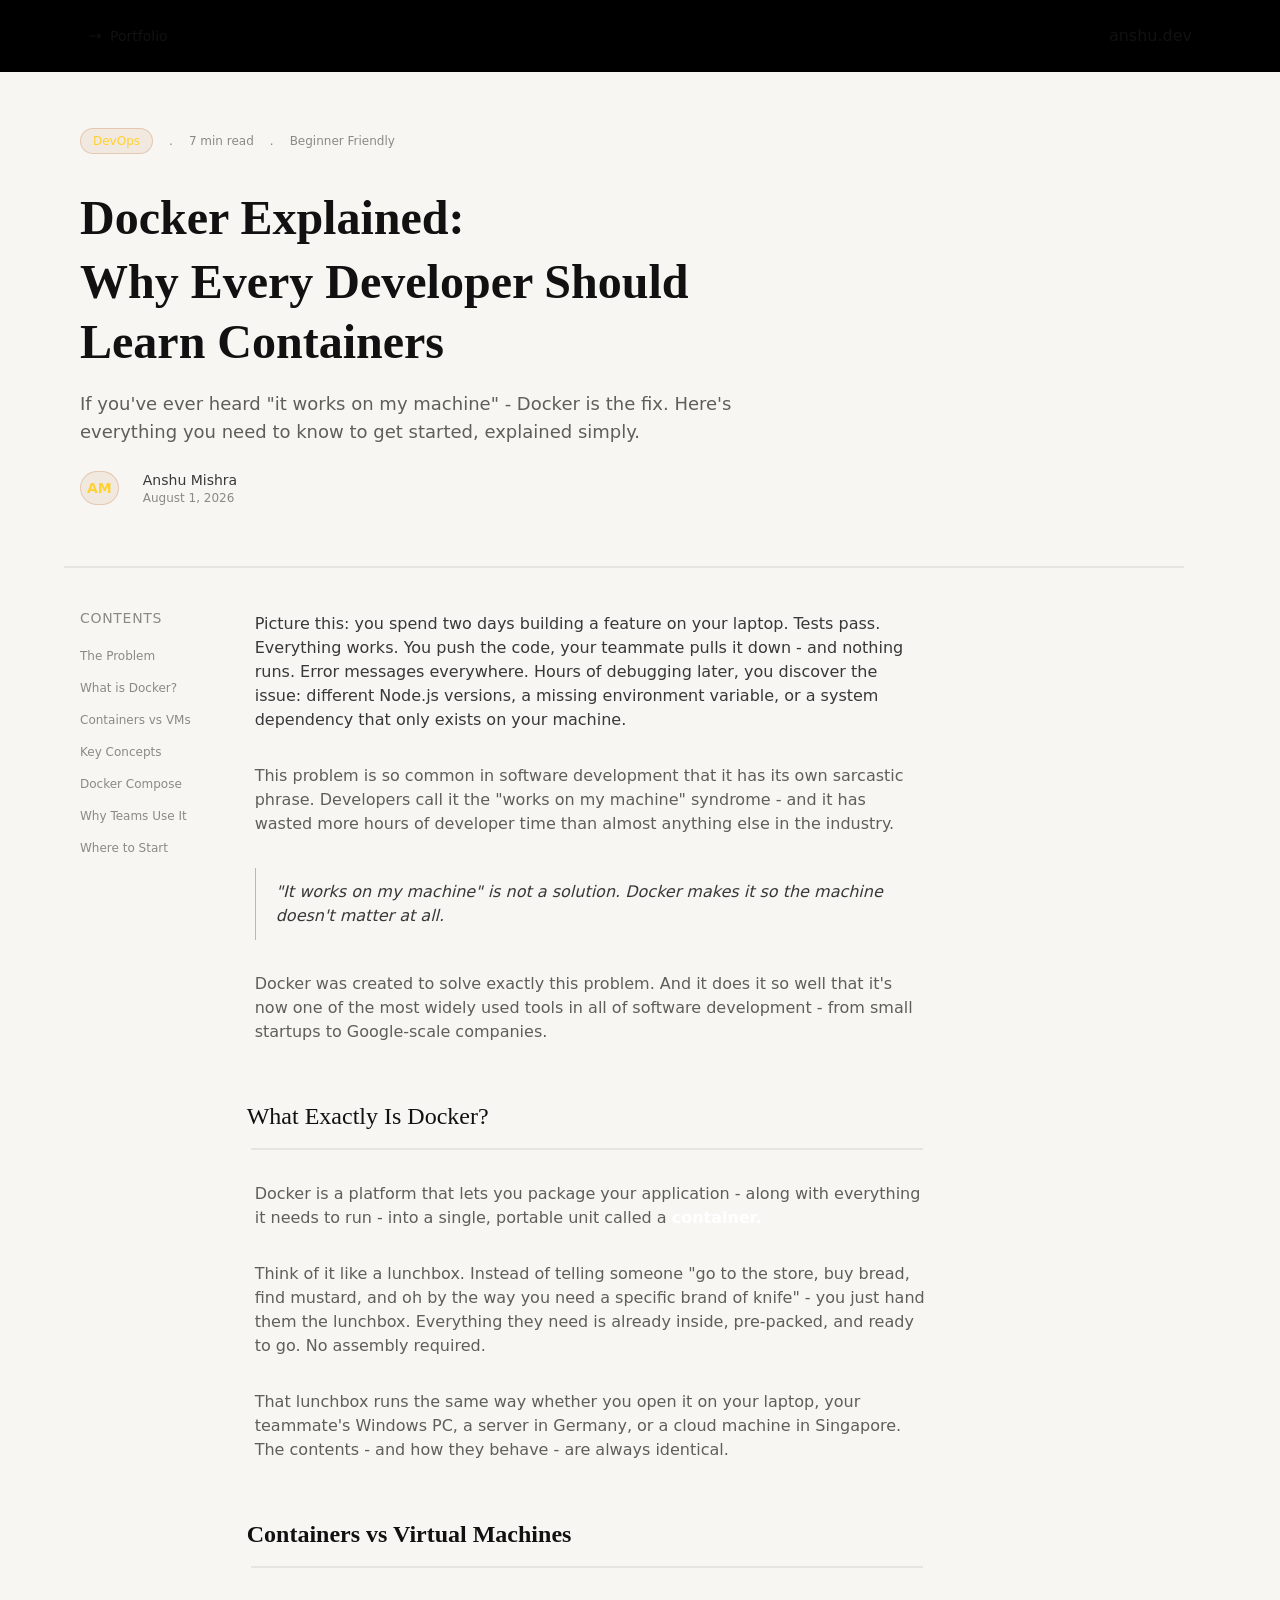
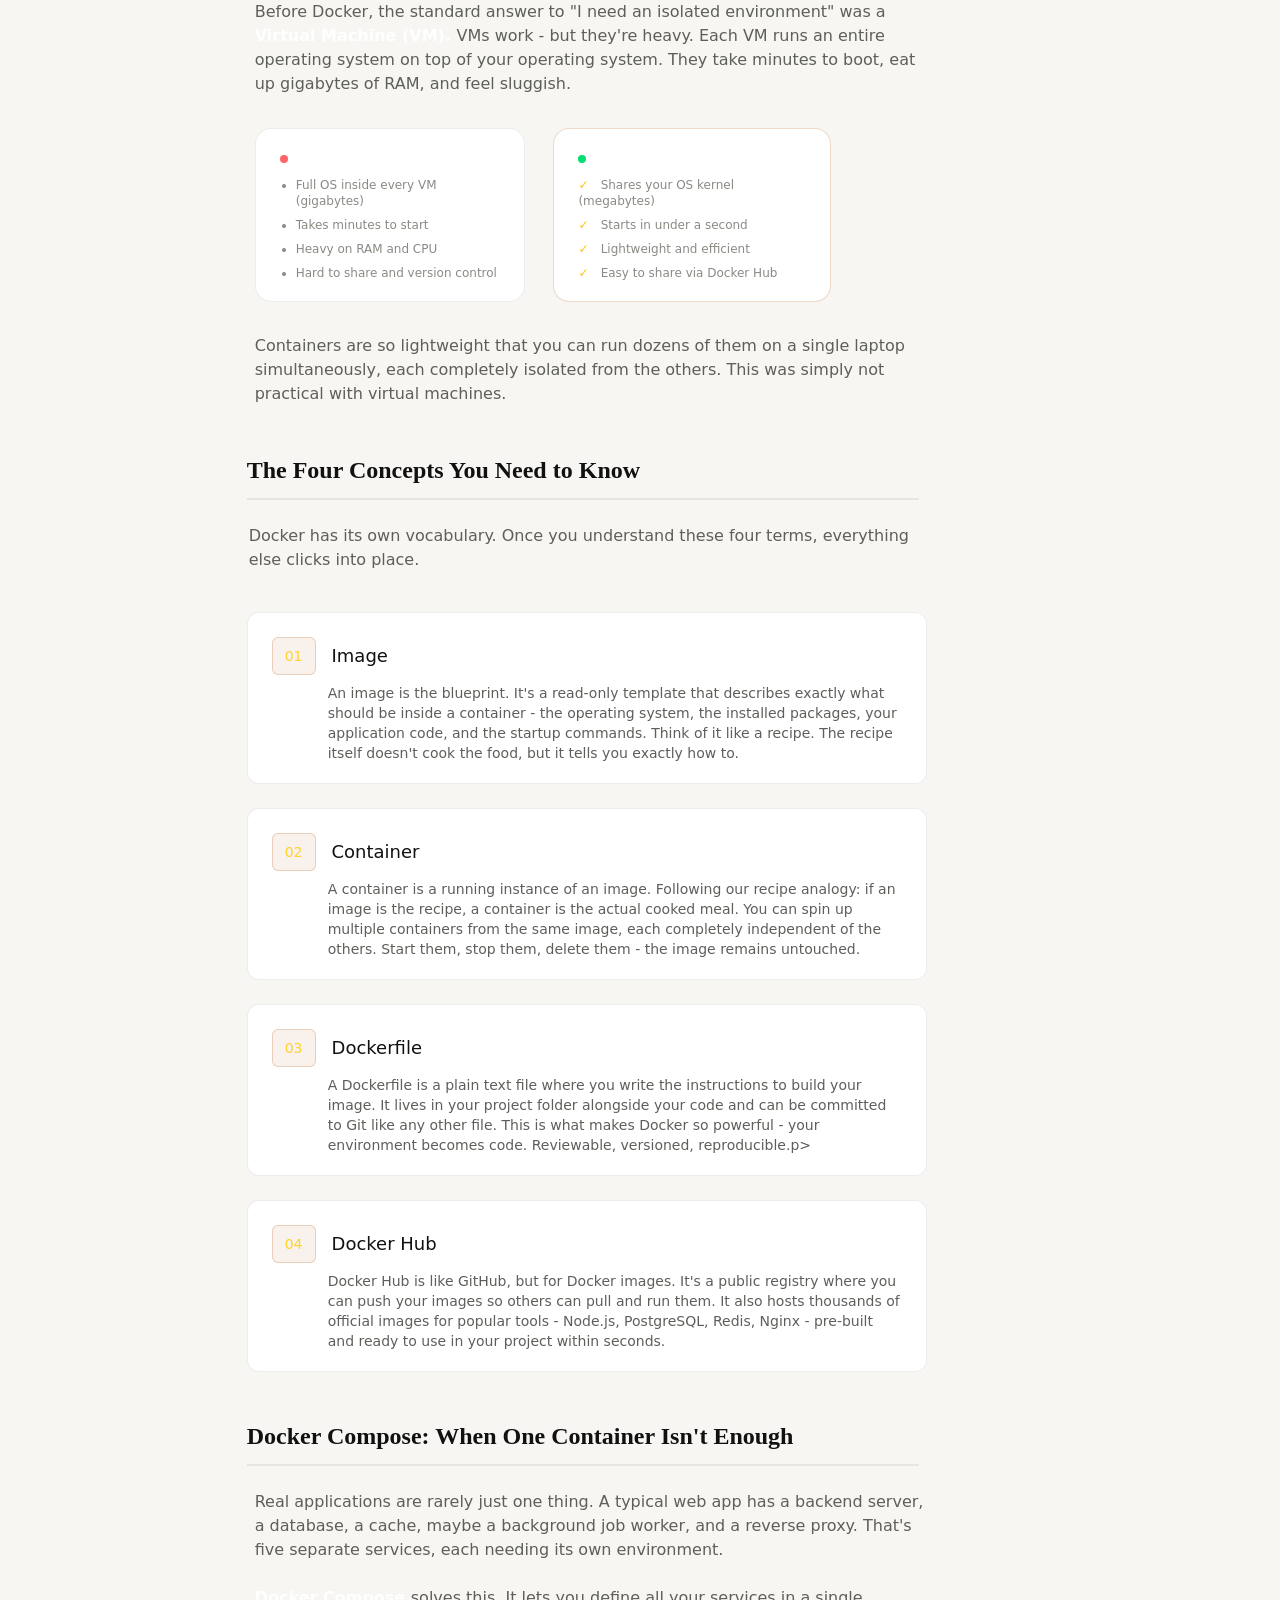
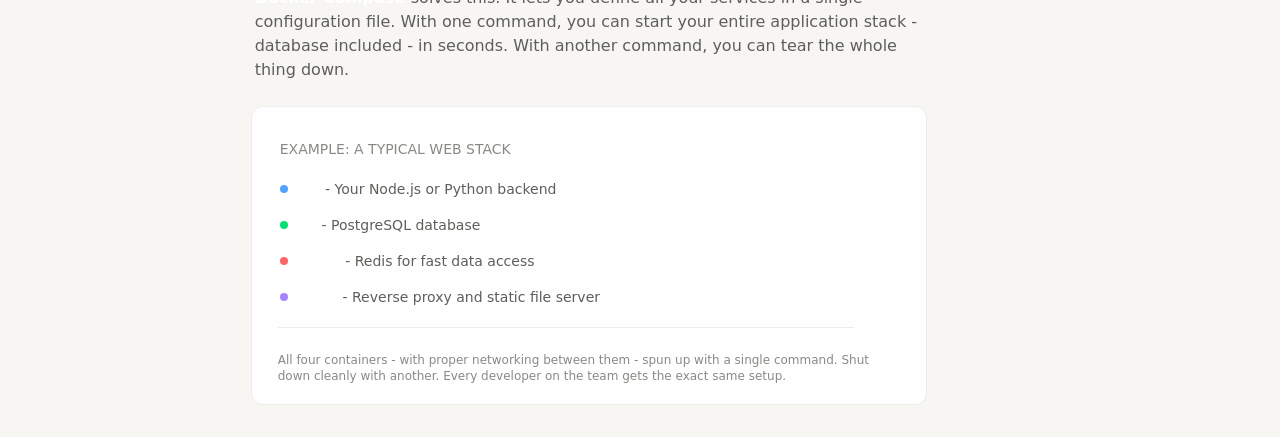
==== commit 45502262: "last two articles left" ====
--- a/blog.html
+++ b/blog.html
@@ -279,6 +279,52 @@
                     </div>
                 </article>
 
+                <article>
+                    <h2 class="text-(--text-1) text-2xl font-serif mt-8 -ml-2 pt-4 max-w-2xl font-bold">Docker Compose:
+                        When One Container Isn't Enough</h2>
+                    <div class="-ml-2 mt-3 w-full border border-(--border-subtle) "></div>
+                    <p class="text-md text-(--text-3) max-w-2xl mt-6">Real applications are rarely just one thing. A
+                        typical
+                        web app has a backend server, a database, a cache, maybe a background job worker, and a reverse
+                        proxy. That's five separate services, each needing its own environment.</p>
+                    <p class="text-md text-(--text-3) max-w-2xl mt-6"><b class="text-white"> Docker Compose </b> solves
+                        this. It lets you define all
+                        your services in a single configuration file. With one command, you can start your entire
+                        application stack - database included - in seconds. With another command, you can tear the whole
+                        thing down.</p>
+
+                    <div class="bg-(--surface-card) border border-(--border-subtle) rounded-xl mt-6 -ml-1">
+                        <p class="text-sm text-(--text-4) py-8 pl-7 -mb-5">EXAMPLE: A TYPICAL WEB STACK</p>
+                        <div class="pl-7 py-2 flex  gap-2 items-center">
+                            <div class="w-2 h-2 bg-blue-400 rounded-full"></div>
+                            <p class="text-sm text-white">api</p>
+                            <p class="text-(--text-3) text-sm">- Your Node.js or Python backend</p>
+                        </div>
+
+                        <div class="pl-7 py-2 flex  gap-2 items-center">
+                            <div class="w-2 h-2 bg-green-400 rounded-full"></div>
+                            <p class="text-sm text-white">db</p>
+                            <p class="text-(--text-3) text-sm">- PostgreSQL database</p>
+                        </div>
+
+                        <div class="pl-7 py-2 flex  gap-2 items-center">
+                            <div class="w-2 h-2 bg-red-400 rounded-full"></div>
+                            <p class="text-sm text-white">cache</p>
+                            <p class="text-(--text-3) text-sm"> - Redis for fast data access</p>
+                        </div>
+
+                        <div class="pl-7 py-2 flex  gap-2 items-center">
+                            <div class="w-2 h-2 bg-violet-400 rounded-full"></div>
+                            <p class="text-sm text-white">nginx</p>
+                            <p class="text-(--text-3) text-sm">- Reverse proxy and static file server</p>
+                        </div>
+
+                        <div class=" mt-3 border-b border-(--border-subtle) mb-5 ml-6.5 hidden md:flex md:w-xl "></div>
+                        <p class="max-w-2xl text-xs text-(--text-4) px-6.5 py-5 -mt-4 ">All four containers - with proper networking between them - spun up with a single command. Shut down cleanly with another. Every developer on the team gets the exact same setup.</p>
+
+                    </div>
+                </article>
+
             </div>
 
 
--- a/output.css
+++ b/output.css
@@ -228,6 +228,9 @@
   .relative {
     position: relative;
   }
+  .static {
+    position: static;
+  }
   .inset-0 {
     inset: 0px;
   }
@@ -282,18 +285,12 @@
   .-mt-1 {
     margin-top: calc(var(--spacing) * -1);
   }
-  .-mt-2 {
-    margin-top: calc(var(--spacing) * -2);
-  }
   .-mt-3 {
     margin-top: calc(var(--spacing) * -3);
   }
   .-mt-4 {
     margin-top: calc(var(--spacing) * -4);
   }
-  .-mt-5 {
-    margin-top: calc(var(--spacing) * -5);
-  }
   .-mt-6 {
     margin-top: calc(var(--spacing) * -6);
   }
@@ -330,27 +327,33 @@
   .mt-30 {
     margin-top: calc(var(--spacing) * 30);
   }
-  .mr-10 {
-    margin-right: calc(var(--spacing) * 10);
-  }
-  .mr-20 {
-    margin-right: calc(var(--spacing) * 20);
+  .-mr-6 {
+    margin-right: calc(var(--spacing) * -6);
+  }
+  .-mr-10 {
+    margin-right: calc(var(--spacing) * -10);
+  }
+  .mr-6 {
+    margin-right: calc(var(--spacing) * 6);
   }
   .mr-40 {
     margin-right: calc(var(--spacing) * 40);
   }
+  .-mb-5 {
+    margin-bottom: calc(var(--spacing) * -5);
+  }
   .-mb-10 {
     margin-bottom: calc(var(--spacing) * -10);
   }
   .mb-2 {
     margin-bottom: calc(var(--spacing) * 2);
   }
+  .mb-5 {
+    margin-bottom: calc(var(--spacing) * 5);
+  }
   .mb-20 {
     margin-bottom: calc(var(--spacing) * 20);
   }
-  .-ml-0\.5 {
-    margin-left: calc(var(--spacing) * -0.5);
-  }
   .-ml-1 {
     margin-left: calc(var(--spacing) * -1);
   }
@@ -366,27 +369,6 @@
   .-ml-4 {
     margin-left: calc(var(--spacing) * -4);
   }
-  .-ml-10 {
-    margin-left: calc(var(--spacing) * -10);
-  }
-  .-ml-20 {
-    margin-left: calc(var(--spacing) * -20);
-  }
-  .-ml-30 {
-    margin-left: calc(var(--spacing) * -30);
-  }
-  .-ml-40 {
-    margin-left: calc(var(--spacing) * -40);
-  }
-  .-ml-48 {
-    margin-left: calc(var(--spacing) * -48);
-  }
-  .-ml-100 {
-    margin-left: calc(var(--spacing) * -100);
-  }
-  .ml-1 {
-    margin-left: var(--spacing);
-  }
   .ml-2 {
     margin-left: calc(var(--spacing) * 2);
   }
@@ -396,33 +378,18 @@
   .ml-6 {
     margin-left: calc(var(--spacing) * 6);
   }
+  .ml-6\.5 {
+    margin-left: calc(var(--spacing) * 6.5);
+  }
+  .ml-7 {
+    margin-left: calc(var(--spacing) * 7);
+  }
   .ml-10 {
     margin-left: calc(var(--spacing) * 10);
   }
-  .ml-13 {
-    margin-left: calc(var(--spacing) * 13);
-  }
-  .ml-14 {
-    margin-left: calc(var(--spacing) * 14);
-  }
-  .ml-15 {
-    margin-left: calc(var(--spacing) * 15);
-  }
-  .ml-19 {
-    margin-left: calc(var(--spacing) * 19);
-  }
   .ml-20 {
     margin-left: calc(var(--spacing) * 20);
   }
-  .ml-30 {
-    margin-left: calc(var(--spacing) * 30);
-  }
-  .ml-40 {
-    margin-left: calc(var(--spacing) * 40);
-  }
-  .ml-41 {
-    margin-left: calc(var(--spacing) * 41);
-  }
   .contents {
     display: contents;
   }
@@ -447,6 +414,9 @@
   .aspect-video {
     aspect-ratio: var(--aspect-video);
   }
+  .h-1 {
+    height: var(--spacing);
+  }
   .h-2 {
     height: calc(var(--spacing) * 2);
   }
@@ -474,12 +444,18 @@
   .min-h-screen {
     min-height: 100vh;
   }
+  .w-1 {
+    width: var(--spacing);
+  }
   .w-2 {
     width: calc(var(--spacing) * 2);
   }
   .w-2\.5 {
     width: calc(var(--spacing) * 2.5);
   }
+  .w-2xl {
+    width: var(--container-2xl);
+  }
   .w-3\.5 {
     width: calc(var(--spacing) * 3.5);
   }
@@ -498,6 +474,9 @@
   .w-lg {
     width: var(--container-lg);
   }
+  .w-xl {
+    width: var(--container-xl);
+  }
   .max-w-1\/2 {
     max-width: calc(1 / 2 * 100%);
   }
@@ -507,9 +486,6 @@
   .max-w-6xl {
     max-width: var(--container-6xl);
   }
-  .max-w-7xl {
-    max-width: var(--container-7xl);
-  }
   .max-w-lg {
     max-width: var(--container-lg);
   }
@@ -581,9 +557,6 @@
   }
   .overflow-x-scroll {
     overflow-x: scroll;
-  }
-  .rounded {
-    border-radius: 0.25rem;
   }
   .rounded-2xl {
     border-radius: var(--radius-2xl);
@@ -613,10 +586,6 @@
     border-top-left-radius: var(--radius-2xl);
     border-top-right-radius: var(--radius-2xl);
   }
-  .rounded-l {
-    border-top-left-radius: 0.25rem;
-    border-bottom-left-radius: 0.25rem;
-  }
   .border {
     border-style: var(--tw-border-style);
     border-width: 1px;
@@ -639,18 +608,18 @@
   .border-\(--accent-border\) {
     border-color: var(--accent-border);
   }
+  .border-\(--borde\) {
+    border-color: var(--borde);
+  }
   .border-\(--border\) {
     border-color: var(--border);
   }
-  .border-\(--border-\) {
-    border-color: var(--border-);
-  }
-  .border-\(--border-subt\) {
-    border-color: var(--border-subt);
-  }
   .border-\(--border-subtle\) {
     border-color: var(--border-subtle);
   }
+  .border-\(--border-suubtle\) {
+    border-color: var(--border-suubtle);
+  }
   .border-amber-400 {
     border-color: var(--color-amber-400);
   }
@@ -699,6 +668,9 @@
   .bg-black {
     background-color: var(--color-black);
   }
+  .bg-blue-400 {
+    background-color: var(--color-blue-400);
+  }
   .bg-blue-500\/10 {
     background-color: color-mix(in srgb, oklch(62.3% 0.214 259.815) 10%, transparent);
     @supports (color: color-mix(in lab, red, red)) {
@@ -716,6 +688,9 @@
   }
   .bg-red-400 {
     background-color: var(--color-red-400);
+  }
+  .bg-violet-400 {
+    background-color: var(--color-violet-400);
   }
   .bg-violet-500\/10 {
     background-color: color-mix(in srgb, oklch(60.6% 0.25 292.717) 10%, transparent);
@@ -797,6 +772,9 @@
   .px-6 {
     padding-inline: calc(var(--spacing) * 6);
   }
+  .px-6\.5 {
+    padding-inline: calc(var(--spacing) * 6.5);
+  }
   .px-8 {
     padding-inline: calc(var(--spacing) * 8);
   }
@@ -821,9 +799,6 @@
   .py-5 {
     padding-block: calc(var(--spacing) * 5);
   }
-  .py-5\.5 {
-    padding-block: calc(var(--spacing) * 5.5);
-  }
   .py-6 {
     padding-block: calc(var(--spacing) * 6);
   }
@@ -860,35 +835,35 @@
   .pr-5 {
     padding-right: calc(var(--spacing) * 5);
   }
-  .pr-10 {
-    padding-right: calc(var(--spacing) * 10);
-  }
   .pb-3 {
     padding-bottom: calc(var(--spacing) * 3);
   }
   .pb-5 {
     padding-bottom: calc(var(--spacing) * 5);
   }
-  .pb-6 {
-    padding-bottom: calc(var(--spacing) * 6);
-  }
-  .pb-8 {
-    padding-bottom: calc(var(--spacing) * 8);
-  }
   .pb-10 {
     padding-bottom: calc(var(--spacing) * 10);
   }
   .pl-1\.5 {
     padding-left: calc(var(--spacing) * 1.5);
   }
+  .pl-3 {
+    padding-left: calc(var(--spacing) * 3);
+  }
   .pl-4 {
     padding-left: calc(var(--spacing) * 4);
   }
   .pl-6 {
     padding-left: calc(var(--spacing) * 6);
   }
-  .pl-10 {
-    padding-left: calc(var(--spacing) * 10);
+  .pl-7 {
+    padding-left: calc(var(--spacing) * 7);
+  }
+  .pl-7\.5 {
+    padding-left: calc(var(--spacing) * 7.5);
+  }
+  .pl-8 {
+    padding-left: calc(var(--spacing) * 8);
   }
   .pl-11 {
     padding-left: calc(var(--spacing) * 11);
@@ -953,8 +928,8 @@
   .text-\(--accent\) {
     color: var(--accent);
   }
-  .text-\(--text-\) {
-    color: var(--text-);
+  .text-\(--text\) {
+    color: var(--text);
   }
   .text-\(--text-1\) {
     color: var(--text-1);
@@ -1100,6 +1075,9 @@
     }
     .md\:w-sm {
       width: var(--container-sm);
+    }
+    .md\:w-xl {
+      width: var(--container-xl);
     }
     .md\:grid-cols-2 {
       grid-template-columns: repeat(2, minmax(0, 1fr));
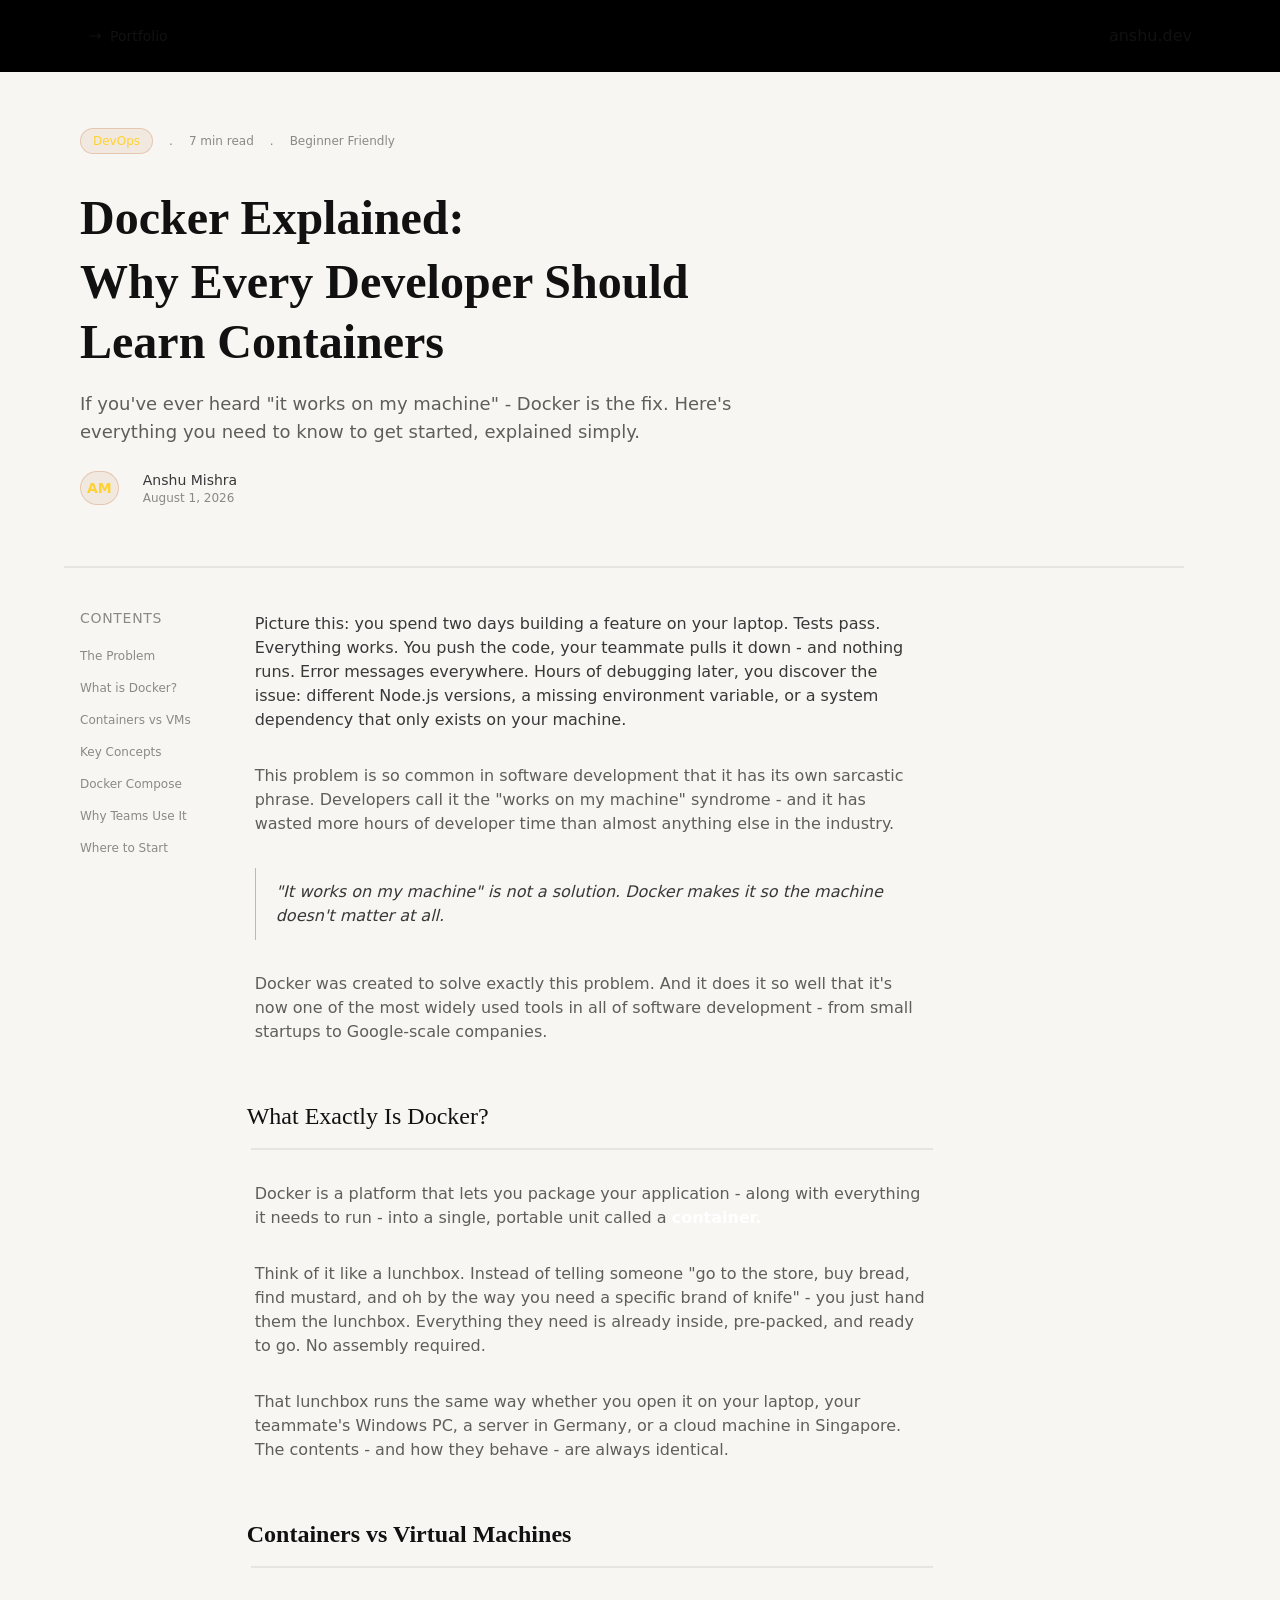
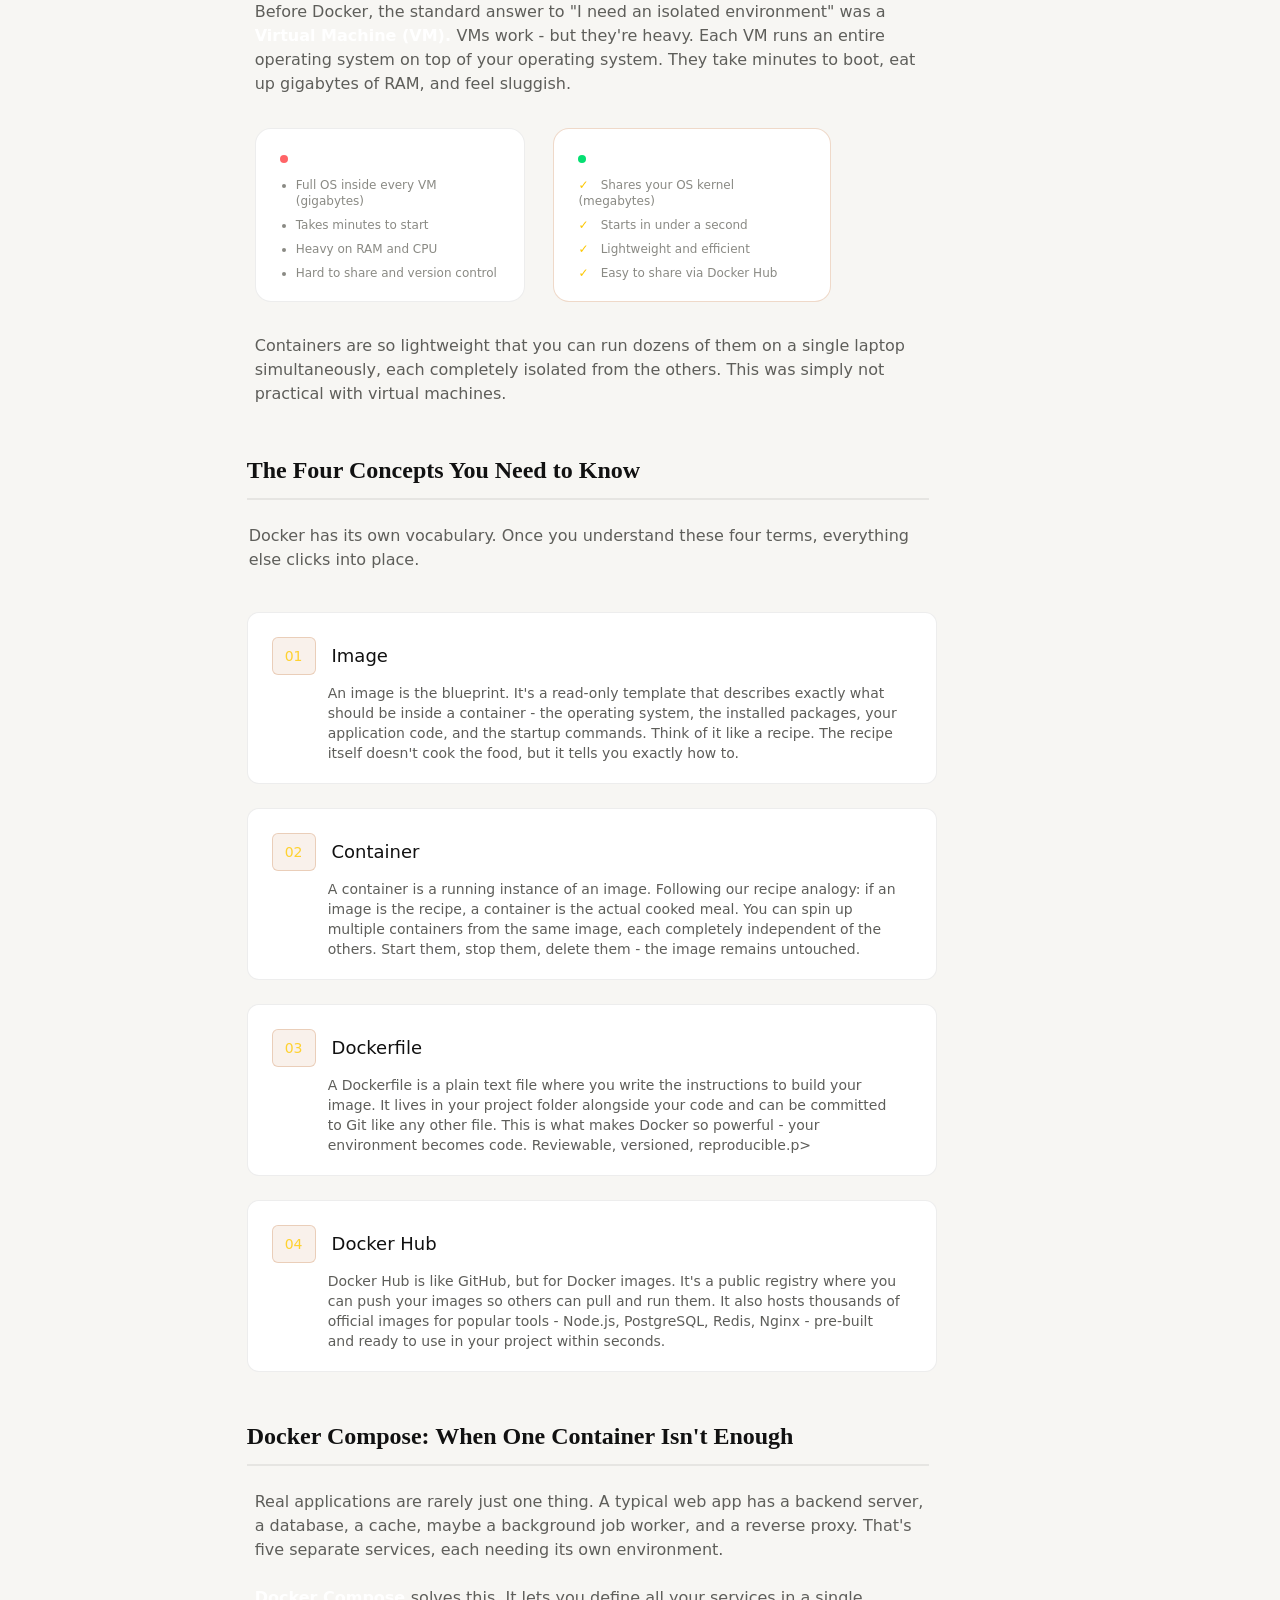
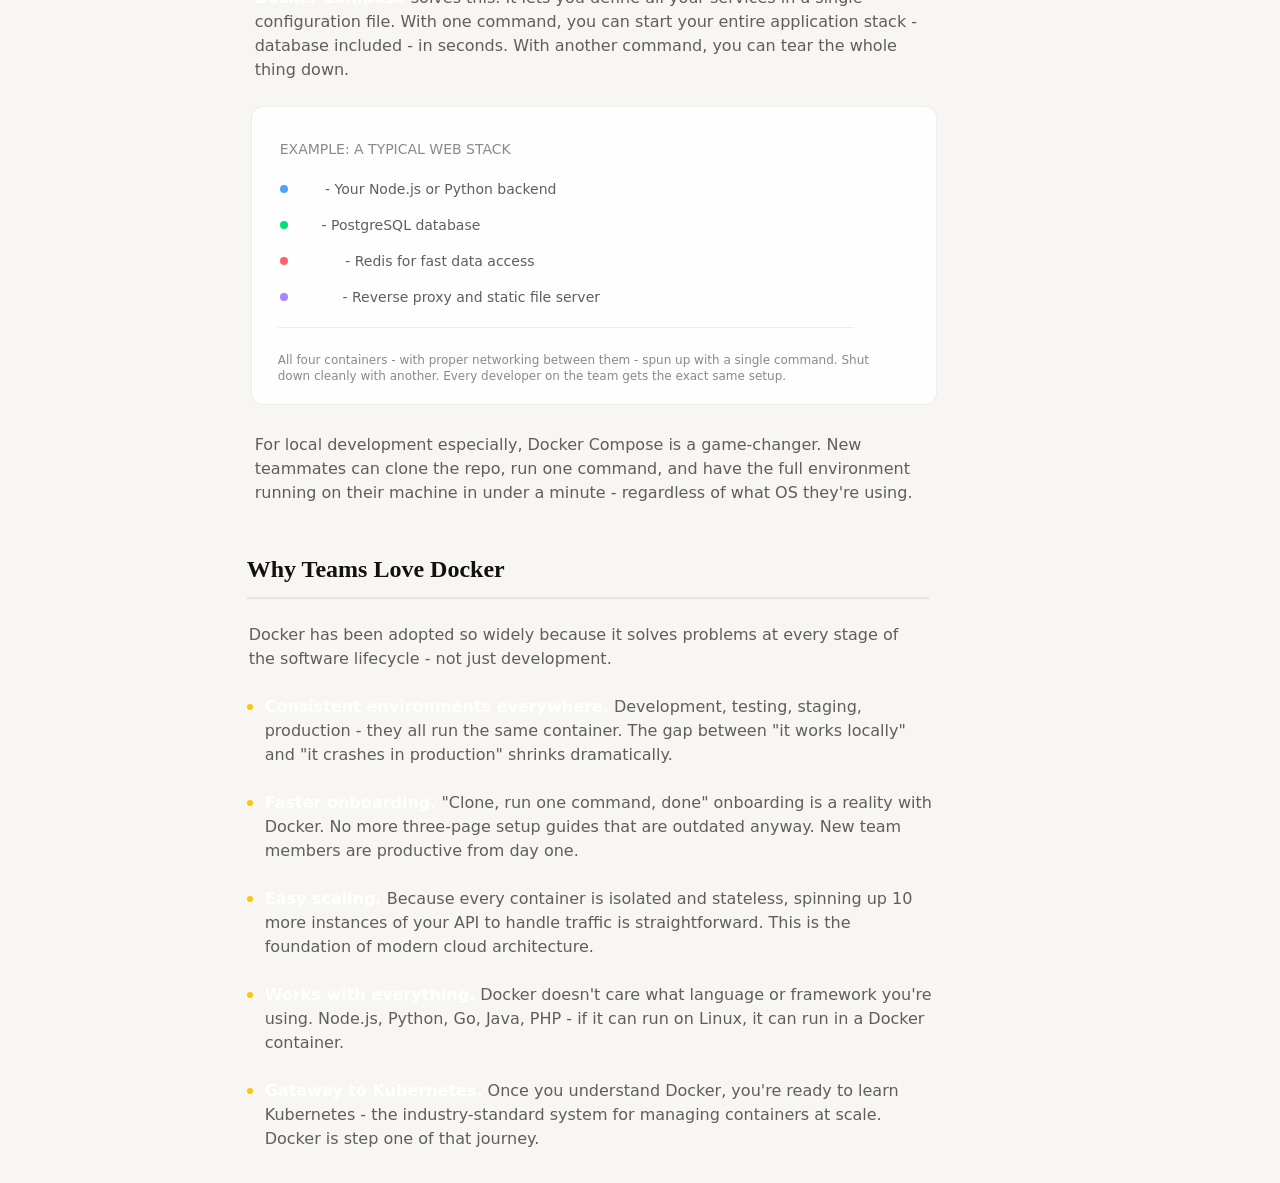
==== commit 31ffed72: "last article left" ====
--- a/blog.html
+++ b/blog.html
@@ -320,8 +320,54 @@
                         </div>
 
                         <div class=" mt-3 border-b border-(--border-subtle) mb-5 ml-6.5 hidden md:flex md:w-xl "></div>
-                        <p class="max-w-2xl text-xs text-(--text-4) px-6.5 py-5 -mt-4 ">All four containers - with proper networking between them - spun up with a single command. Shut down cleanly with another. Every developer on the team gets the exact same setup.</p>
-
+                        <p class="max-w-2xl text-xs text-(--text-4) px-6.5 py-5 -mt-4 ">All four containers - with
+                            proper networking between them - spun up with a single command. Shut down cleanly with
+                            another. Every developer on the team gets the exact same setup.</p>
+
+                    </div>
+
+                    <p class="text-md text-(--text-3) mt-7 max-w-2xl">For local development especially, Docker Compose
+                        is a game-changer. New teammates can clone the
+                        repo, run one command, and have the full environment running on their machine in under a minute
+                        - regardless of what OS they're using.</p>
+                </article>
+
+                <article>
+                    <h2 class="text-(--text-1) text-2xl font-serif mt-8 -ml-2 pt-4 max-w-xl font-bold">Why Teams Love
+                        Docker</h2>
+                    <div class="-ml-2 mt-3 w-full border border-(--border-subtle) "></div>
+                    <p class="text-md text-(--text-3) max-w-2xl mt-6 -ml-1.5">Docker has been adopted so widely because
+                        it solves problems at every stage of the software lifecycle - not just development.</p>
+                    <div class="mt-6 -ml-2 flex items-center gap-3">
+                        <div class="-mt-12 w-1.5 h-1.5 bg-yellow-400 rounded-full"></div>
+                        <p class="text-(--text-3) max-w-2xl"><b class="text-white">Consistent environments
+                                everywhere.</b> Development, testing, staging, production - they
+                            all run the same container. The gap between "it works locally" and "it crashes in
+                            production" shrinks dramatically.</p>
+                    </div>
+                    <div class="mt-6 -ml-2 flex items-center gap-3">
+                        <div class="-mt-12 w-1.5 h-1.5 bg-yellow-400 rounded-full"></div>
+                        <p class="text-(--text-3) max-w-2xl"><b class="text-white">Faster onboarding.</b> "Clone, run
+                            one command, done" onboarding is a reality with Docker. No more three-page setup guides that
+                            are outdated anyway. New team members are productive from day one.</p>
+                    </div>
+                    <div class="mt-6 -ml-2 flex items-center gap-3">
+                        <div class="-mt-12 w-1.5 h-1.5 bg-yellow-400 rounded-full"></div>
+                        <p class="text-(--text-3) max-w-2xl"><b class="text-white">Easy scaling.</b> Because every
+                            container is isolated and stateless, spinning up 10 more instances of your API to handle
+                            traffic is straightforward. This is the foundation of modern cloud architecture.</p>
+                    </div>
+                    <div class="mt-6 -ml-2 flex items-center gap-3">
+                        <div class="-mt-12 w-1.5 h-1.5 bg-yellow-400 rounded-full"></div>
+                        <p class="text-(--text-3) max-w-2xl"><b class="text-white">Works with everything.</b> Docker
+                            doesn't care what language or framework you're using. Node.js, Python, Go, Java, PHP - if it
+                            can run on Linux, it can run in a Docker container.</p>
+                    </div>
+                    <div class="mt-6 -ml-2 flex items-center gap-3">
+                        <div class="-mt-12 w-1.5 h-1.5 bg-yellow-400 rounded-full"></div>
+                        <p class="text-(--text-3) max-w-2xl"><b class="text-white">Gateway to Kubernetes.</b> Once you
+                            understand Docker, you're ready to learn Kubernetes - the industry-standard system for
+                            managing containers at scale. Docker is step one of that journey.</p>
                     </div>
                 </article>
 
--- a/output.css
+++ b/output.css
@@ -294,6 +294,12 @@
   .-mt-6 {
     margin-top: calc(var(--spacing) * -6);
   }
+  .-mt-10 {
+    margin-top: calc(var(--spacing) * -10);
+  }
+  .-mt-12 {
+    margin-top: calc(var(--spacing) * -12);
+  }
   .mt-0\.5 {
     margin-top: calc(var(--spacing) * 0.5);
   }
@@ -315,6 +321,9 @@
   .mt-6 {
     margin-top: calc(var(--spacing) * 6);
   }
+  .mt-7 {
+    margin-top: calc(var(--spacing) * 7);
+  }
   .mt-8 {
     margin-top: calc(var(--spacing) * 8);
   }
@@ -363,6 +372,9 @@
   .-ml-2 {
     margin-left: calc(var(--spacing) * -2);
   }
+  .-ml-2\.5 {
+    margin-left: calc(var(--spacing) * -2.5);
+  }
   .-ml-3 {
     margin-left: calc(var(--spacing) * -3);
   }
@@ -417,6 +429,9 @@
   .h-1 {
     height: var(--spacing);
   }
+  .h-1\.5 {
+    height: calc(var(--spacing) * 1.5);
+  }
   .h-2 {
     height: calc(var(--spacing) * 2);
   }
@@ -446,6 +461,9 @@
   }
   .w-1 {
     width: var(--spacing);
+  }
+  .w-1\.5 {
+    width: calc(var(--spacing) * 1.5);
   }
   .w-2 {
     width: calc(var(--spacing) * 2);
@@ -703,6 +721,9 @@
     @supports (color: color-mix(in lab, red, red)) {
       background-color: color-mix(in oklab, var(--color-white) 10%, transparent);
     }
+  }
+  .bg-yellow-400 {
+    background-color: var(--color-yellow-400);
   }
   .bg-linear-to-br {
     --tw-gradient-position: to bottom right;
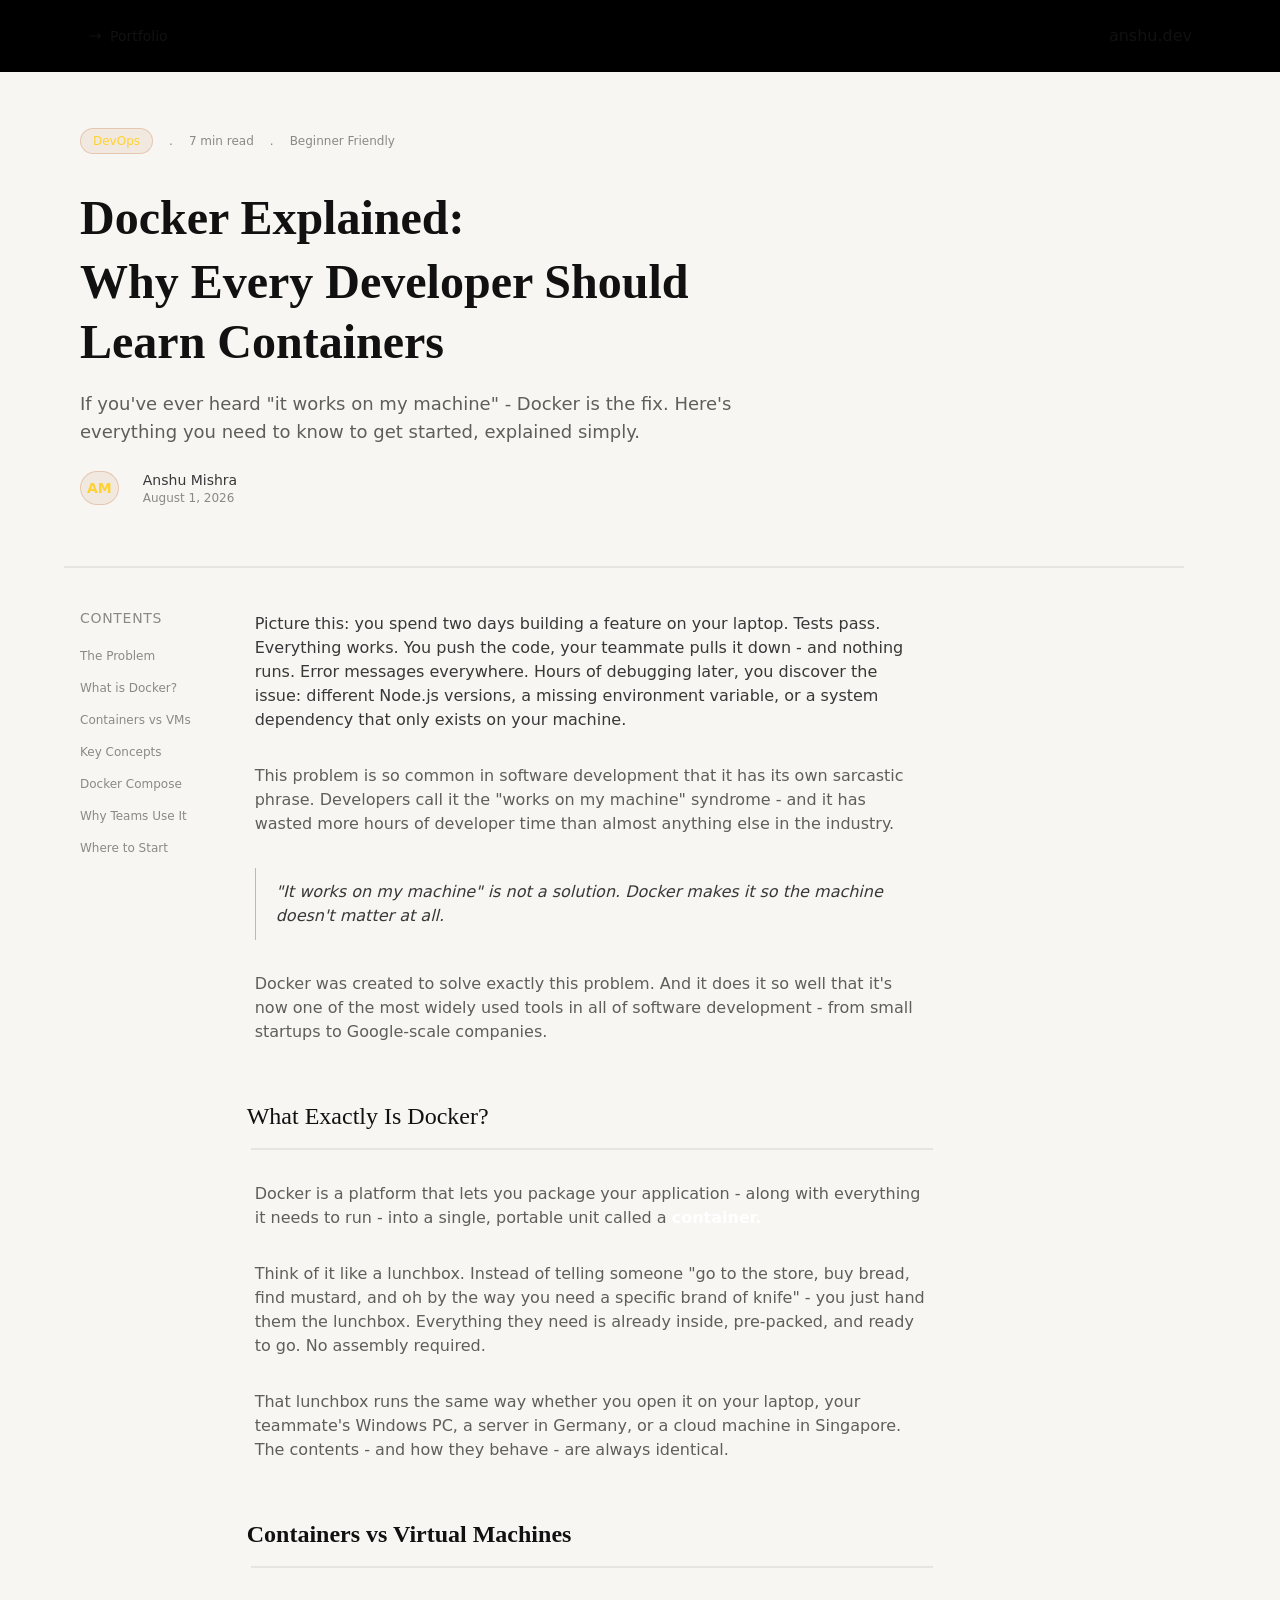
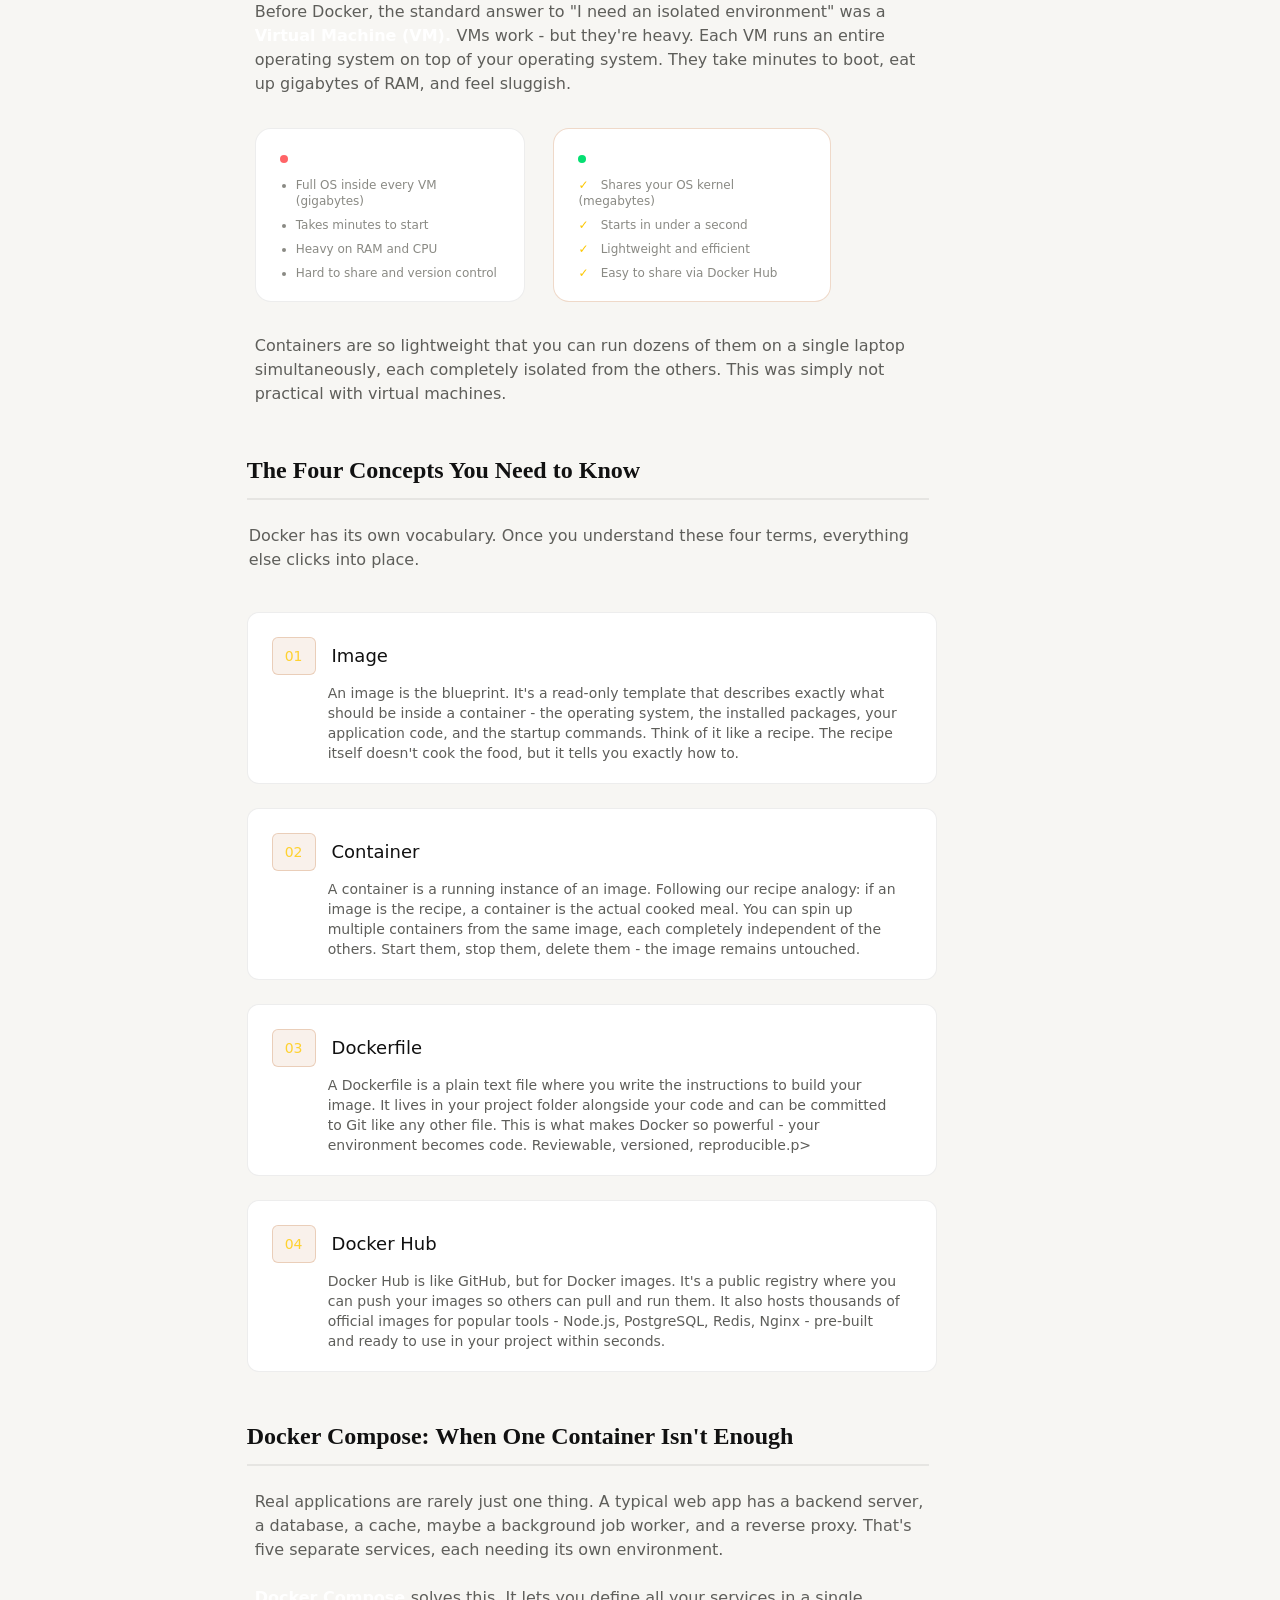
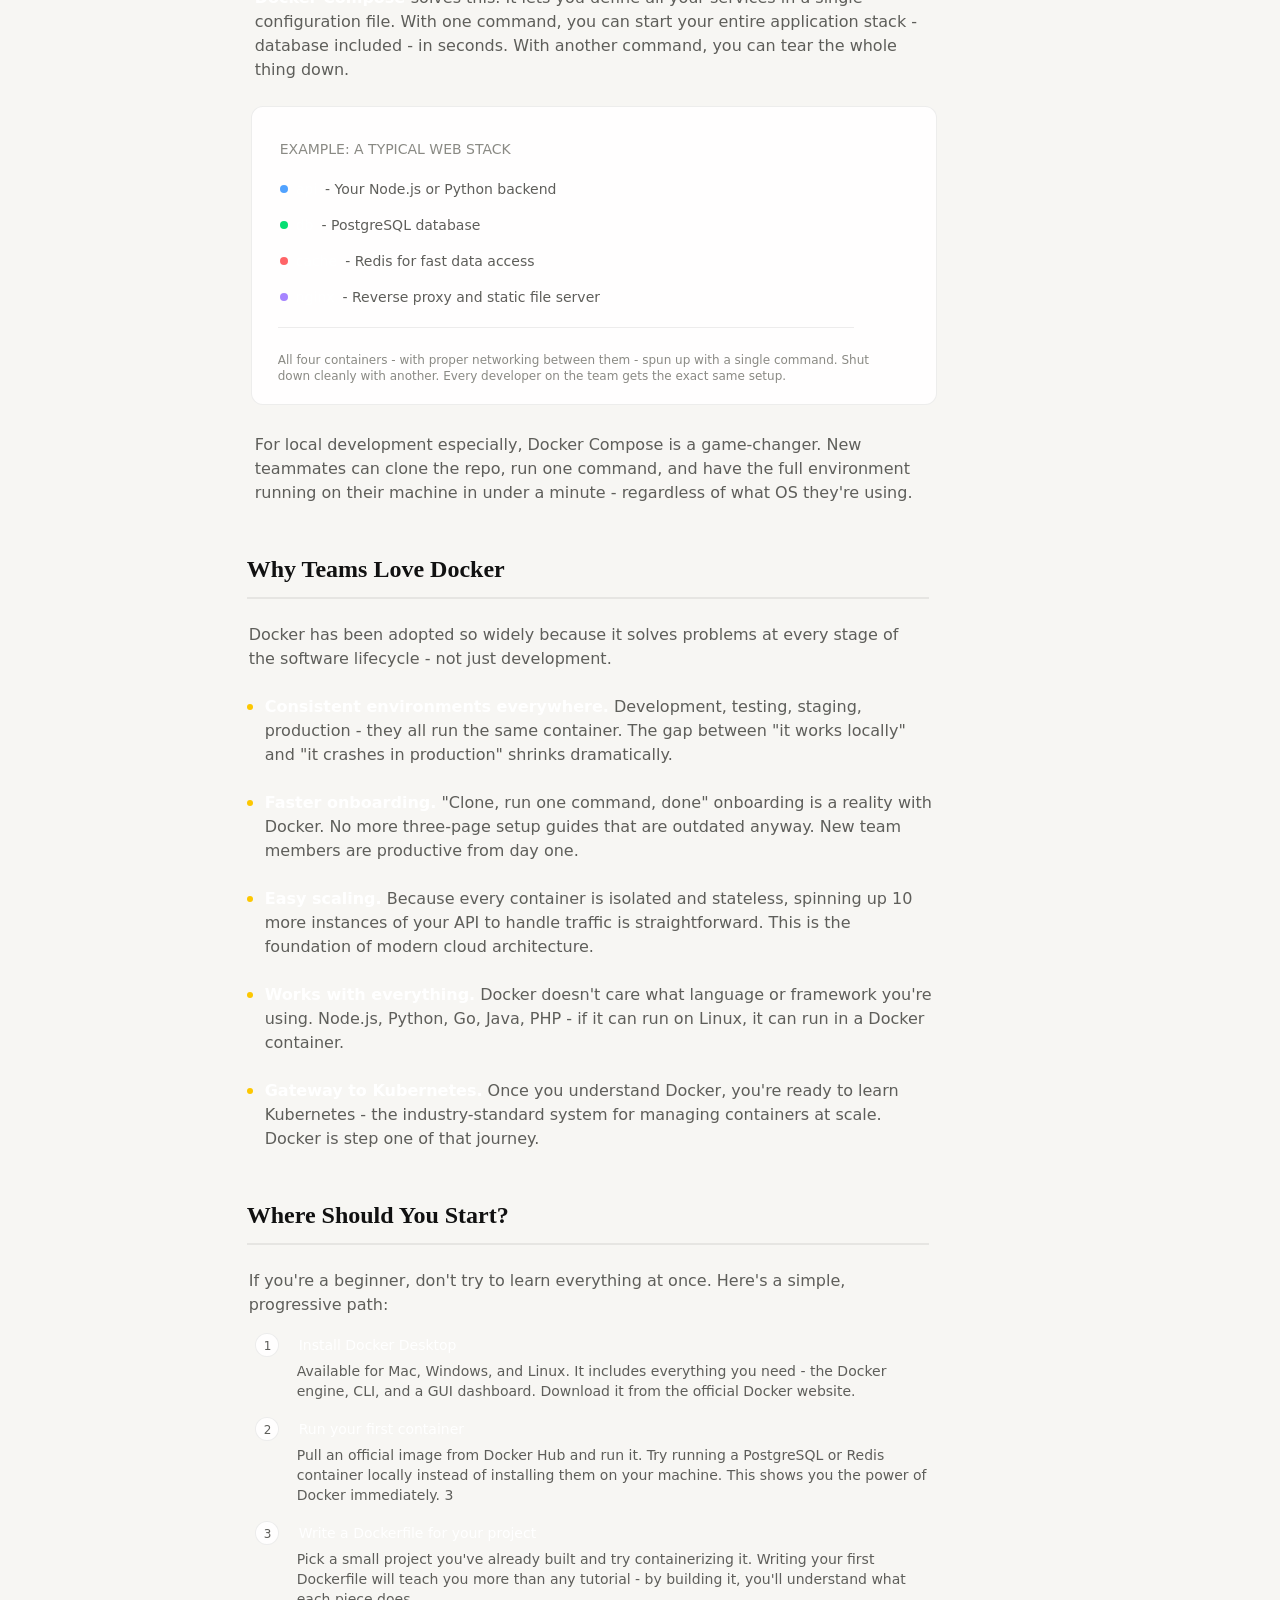
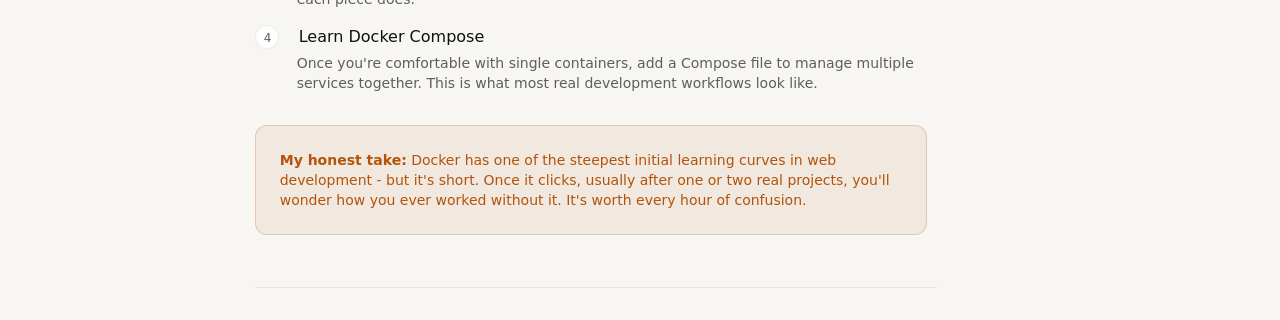
==== commit ab4521c8: "footer left" ====
--- a/blog.html
+++ b/blog.html
@@ -371,6 +371,73 @@
                     </div>
                 </article>
 
+                <article>
+                    <h2 class="text-(--text-1) text-2xl font-serif mt-8 -ml-2 pt-4 max-w-xl font-bold">Where Should You
+                        Start?</h2>
+                    <div class="-ml-2 mt-3 w-full border border-(--border-subtle) "></div>
+                    <p class="text-md text-(--text-3) max-w-2xl mt-6 -ml-1.5">If you're a beginner, don't try to learn
+                        everything at once. Here's a simple, progressive path:</p>
+                    <div>
+                        <div class="flex items-center gap-5 mt-4">
+                            <div
+                                class="w-6 h-6 text-xs text-(--text-3) px-2 py-1 rounded-full bg-(--surface-card) border border-(--border-subtle)">
+                                1</div>
+                            <p class="text-white text-sm">Install Docker Desktop</p>
+                        </div>
+                        <p class="max-w-2xl text-sm text-(--text-3) mt-1 pl-10.5">Available for Mac, Windows, and Linux.
+                            It includes everything you need - the Docker
+                            engine, CLI, and a GUI dashboard. Download it from the official Docker website.</p>
+                    </div>
+
+                    <div>
+                        <div class="flex items-center gap-5 mt-4">
+                            <div
+                                class="w-6 h-6 text-xs text-(--text-3) px-2 py-1 rounded-full bg-(--surface-card) border border-(--border-subtle)">
+                                2</div>
+                            <p class="text-white text-sm">Run your first container</p>
+                        </div>
+                        <p class="max-w-2xl text-sm text-(--text-3) mt-1 pl-10.5">
+                            Pull an official image from Docker Hub and run it. Try running a PostgreSQL or Redis
+                            container locally instead of installing them on your machine. This shows you the power of
+                            Docker immediately.
+                            3</p>
+                    </div>
+
+                    <div>
+                        <div class="flex items-center gap-5 mt-4">
+                            <div
+                                class="w-6 h-6 text-xs text-(--text-3) px-2 py-1 rounded-full bg-(--surface-card) border border-(--border-subtle)">
+                                3</div>
+                            <p class="text-white text-sm">Write a Dockerfile for your project</p>
+                        </div>
+                        <p class="max-w-2xl text-sm text-(--text-3) mt-1 pl-10.5">Pick a small project you've already
+                            built and try containerizing it. Writing your first Dockerfile will teach you more than any
+                            tutorial - by building it, you'll understand what each piece does.</p>
+                    </div>
+
+                    <div>
+                        <div class="flex items-center gap-5 mt-4">
+                            <div
+                                class="w-6 h-6 text-xs text-(--text-3) px-2 py-1 rounded-full bg-(--surface-card) border border-(--border-subtle)">
+                                4</div>
+                            Learn Docker Compose</p>
+                        </div>
+                        <p class="max-w-2xl text-sm text-(--text-3) mt-1 pl-10.5">Once you're comfortable with single
+                            containers, add a Compose file to manage multiple services together. This is what most real
+                            development workflows look like.</p>
+                    </div>
+
+                    <div class="bg-(--accent-dim) border border-(--accent-border) rounded-xl max-w-2xl mt-8 px-6 py-6">
+                        <p class="text-sm text-(--accent) font-light"><b class="font-semibold">My honest take:</b> Docker has one of the steepest initial learning curves in web
+                            development - but it's short. Once it clicks, usually after one or two real projects, you'll
+                            wonder how you ever worked without it. It's worth every hour of confusion.</p>
+                    </div>
+
+                    <div class="w-full border-b border-(--border-subtle) mt-13"></div>
+
+
+                </article>
+
             </div>
 
 
--- a/output.css
+++ b/output.css
@@ -34,7 +34,6 @@
     --container-xl: 36rem;
     --container-2xl: 42rem;
     --container-6xl: 72rem;
-    --container-7xl: 80rem;
     --text-xs: 0.75rem;
     --text-xs--line-height: calc(1 / 0.75);
     --text-sm: 0.875rem;
@@ -51,6 +50,7 @@
     --text-5xl--line-height: 1;
     --text-9xl: 8rem;
     --text-9xl--line-height: 1;
+    --font-weight-light: 300;
     --font-weight-semibold: 600;
     --font-weight-bold: 700;
     --tracking-wider: 0.05em;
@@ -294,9 +294,6 @@
   .-mt-6 {
     margin-top: calc(var(--spacing) * -6);
   }
-  .-mt-10 {
-    margin-top: calc(var(--spacing) * -10);
-  }
   .-mt-12 {
     margin-top: calc(var(--spacing) * -12);
   }
@@ -315,9 +312,6 @@
   .mt-4 {
     margin-top: calc(var(--spacing) * 4);
   }
-  .mt-5 {
-    margin-top: calc(var(--spacing) * 5);
-  }
   .mt-6 {
     margin-top: calc(var(--spacing) * 6);
   }
@@ -330,21 +324,18 @@
   .mt-10 {
     margin-top: calc(var(--spacing) * 10);
   }
+  .mt-13 {
+    margin-top: calc(var(--spacing) * 13);
+  }
+  .mt-14 {
+    margin-top: calc(var(--spacing) * 14);
+  }
   .mt-15 {
     margin-top: calc(var(--spacing) * 15);
   }
   .mt-30 {
     margin-top: calc(var(--spacing) * 30);
   }
-  .-mr-6 {
-    margin-right: calc(var(--spacing) * -6);
-  }
-  .-mr-10 {
-    margin-right: calc(var(--spacing) * -10);
-  }
-  .mr-6 {
-    margin-right: calc(var(--spacing) * 6);
-  }
   .mr-40 {
     margin-right: calc(var(--spacing) * 40);
   }
@@ -372,9 +363,6 @@
   .-ml-2 {
     margin-left: calc(var(--spacing) * -2);
   }
-  .-ml-2\.5 {
-    margin-left: calc(var(--spacing) * -2.5);
-  }
   .-ml-3 {
     margin-left: calc(var(--spacing) * -3);
   }
@@ -393,9 +381,6 @@
   .ml-6\.5 {
     margin-left: calc(var(--spacing) * 6.5);
   }
-  .ml-7 {
-    margin-left: calc(var(--spacing) * 7);
-  }
   .ml-10 {
     margin-left: calc(var(--spacing) * 10);
   }
@@ -426,9 +411,6 @@
   .aspect-video {
     aspect-ratio: var(--aspect-video);
   }
-  .h-1 {
-    height: var(--spacing);
-  }
   .h-1\.5 {
     height: calc(var(--spacing) * 1.5);
   }
@@ -444,6 +426,12 @@
   .h-4 {
     height: calc(var(--spacing) * 4);
   }
+  .h-5 {
+    height: calc(var(--spacing) * 5);
+  }
+  .h-6 {
+    height: calc(var(--spacing) * 6);
+  }
   .h-7 {
     height: calc(var(--spacing) * 7);
   }
@@ -459,9 +447,6 @@
   .min-h-screen {
     min-height: 100vh;
   }
-  .w-1 {
-    width: var(--spacing);
-  }
   .w-1\.5 {
     width: calc(var(--spacing) * 1.5);
   }
@@ -471,15 +456,21 @@
   .w-2\.5 {
     width: calc(var(--spacing) * 2.5);
   }
-  .w-2xl {
-    width: var(--container-2xl);
-  }
   .w-3\.5 {
     width: calc(var(--spacing) * 3.5);
   }
   .w-4 {
     width: calc(var(--spacing) * 4);
   }
+  .w-5 {
+    width: calc(var(--spacing) * 5);
+  }
+  .w-6 {
+    width: calc(var(--spacing) * 6);
+  }
+  .w-7 {
+    width: calc(var(--spacing) * 7);
+  }
   .w-8 {
     width: calc(var(--spacing) * 8);
   }
@@ -492,9 +483,6 @@
   .w-lg {
     width: var(--container-lg);
   }
-  .w-xl {
-    width: var(--container-xl);
-  }
   .max-w-1\/2 {
     max-width: calc(1 / 2 * 100%);
   }
@@ -561,6 +549,9 @@
   .gap-4 {
     gap: calc(var(--spacing) * 4);
   }
+  .gap-5 {
+    gap: calc(var(--spacing) * 5);
+  }
   .gap-6 {
     gap: calc(var(--spacing) * 6);
   }
@@ -575,6 +566,9 @@
   }
   .overflow-x-scroll {
     overflow-x: scroll;
+  }
+  .rounded {
+    border-radius: 0.25rem;
   }
   .rounded-2xl {
     border-radius: var(--radius-2xl);
@@ -626,8 +620,8 @@
   .border-\(--accent-border\) {
     border-color: var(--accent-border);
   }
-  .border-\(--borde\) {
-    border-color: var(--borde);
+  .border-\(--accent-dim\) {
+    border-color: var(--accent-dim);
   }
   .border-\(--border\) {
     border-color: var(--border);
@@ -635,9 +629,6 @@
   .border-\(--border-subtle\) {
     border-color: var(--border-subtle);
   }
-  .border-\(--border-suubtle\) {
-    border-color: var(--border-suubtle);
-  }
   .border-amber-400 {
     border-color: var(--color-amber-400);
   }
@@ -664,6 +655,9 @@
     @supports (color: color-mix(in lab, red, red)) {
       border-color: color-mix(in oklab, var(--color-white) 30%, transparent);
     }
+  }
+  .bg-\(--accent\) {
+    background-color: var(--accent);
   }
   .bg-\(--accent-dim\) {
     background-color: var(--accent-dim);
@@ -769,6 +763,9 @@
     --tw-gradient-to: var(--color-neutral-900);
     --tw-gradient-stops: var(--tw-gradient-via-stops, var(--tw-gradient-position), var(--tw-gradient-from) var(--tw-gradient-from-position), var(--tw-gradient-to) var(--tw-gradient-to-position));
   }
+  .px-0 {
+    padding-inline: 0px;
+  }
   .px-1 {
     padding-inline: var(--spacing);
   }
@@ -796,9 +793,24 @@
   .px-6\.5 {
     padding-inline: calc(var(--spacing) * 6.5);
   }
+  .px-7 {
+    padding-inline: calc(var(--spacing) * 7);
+  }
   .px-8 {
     padding-inline: calc(var(--spacing) * 8);
   }
+  .px-10 {
+    padding-inline: calc(var(--spacing) * 10);
+  }
+  .px-10\.5 {
+    padding-inline: calc(var(--spacing) * 10.5);
+  }
+  .px-11 {
+    padding-inline: calc(var(--spacing) * 11);
+  }
+  .py-0 {
+    padding-block: 0px;
+  }
   .py-0\.5 {
     padding-block: calc(var(--spacing) * 0.5);
   }
@@ -823,6 +835,9 @@
   .py-6 {
     padding-block: calc(var(--spacing) * 6);
   }
+  .py-7 {
+    padding-block: calc(var(--spacing) * 7);
+  }
   .py-8 {
     padding-block: calc(var(--spacing) * 8);
   }
@@ -853,9 +868,6 @@
   .pr-2 {
     padding-right: calc(var(--spacing) * 2);
   }
-  .pr-5 {
-    padding-right: calc(var(--spacing) * 5);
-  }
   .pb-3 {
     padding-bottom: calc(var(--spacing) * 3);
   }
@@ -868,9 +880,6 @@
   .pl-1\.5 {
     padding-left: calc(var(--spacing) * 1.5);
   }
-  .pl-3 {
-    padding-left: calc(var(--spacing) * 3);
-  }
   .pl-4 {
     padding-left: calc(var(--spacing) * 4);
   }
@@ -880,11 +889,8 @@
   .pl-7 {
     padding-left: calc(var(--spacing) * 7);
   }
-  .pl-7\.5 {
-    padding-left: calc(var(--spacing) * 7.5);
-  }
-  .pl-8 {
-    padding-left: calc(var(--spacing) * 8);
+  .pl-10\.5 {
+    padding-left: calc(var(--spacing) * 10.5);
   }
   .pl-11 {
     padding-left: calc(var(--spacing) * 11);
@@ -934,6 +940,10 @@
     --tw-font-weight: var(--font-weight-bold);
     font-weight: var(--font-weight-bold);
   }
+  .font-light {
+    --tw-font-weight: var(--font-weight-light);
+    font-weight: var(--font-weight-light);
+  }
   .font-semibold {
     --tw-font-weight: var(--font-weight-semibold);
     font-weight: var(--font-weight-semibold);
@@ -949,8 +959,8 @@
   .text-\(--accent\) {
     color: var(--accent);
   }
-  .text-\(--text\) {
-    color: var(--text);
+  .text-\(--text-\) {
+    color: var(--text-);
   }
   .text-\(--text-1\) {
     color: var(--text-1);
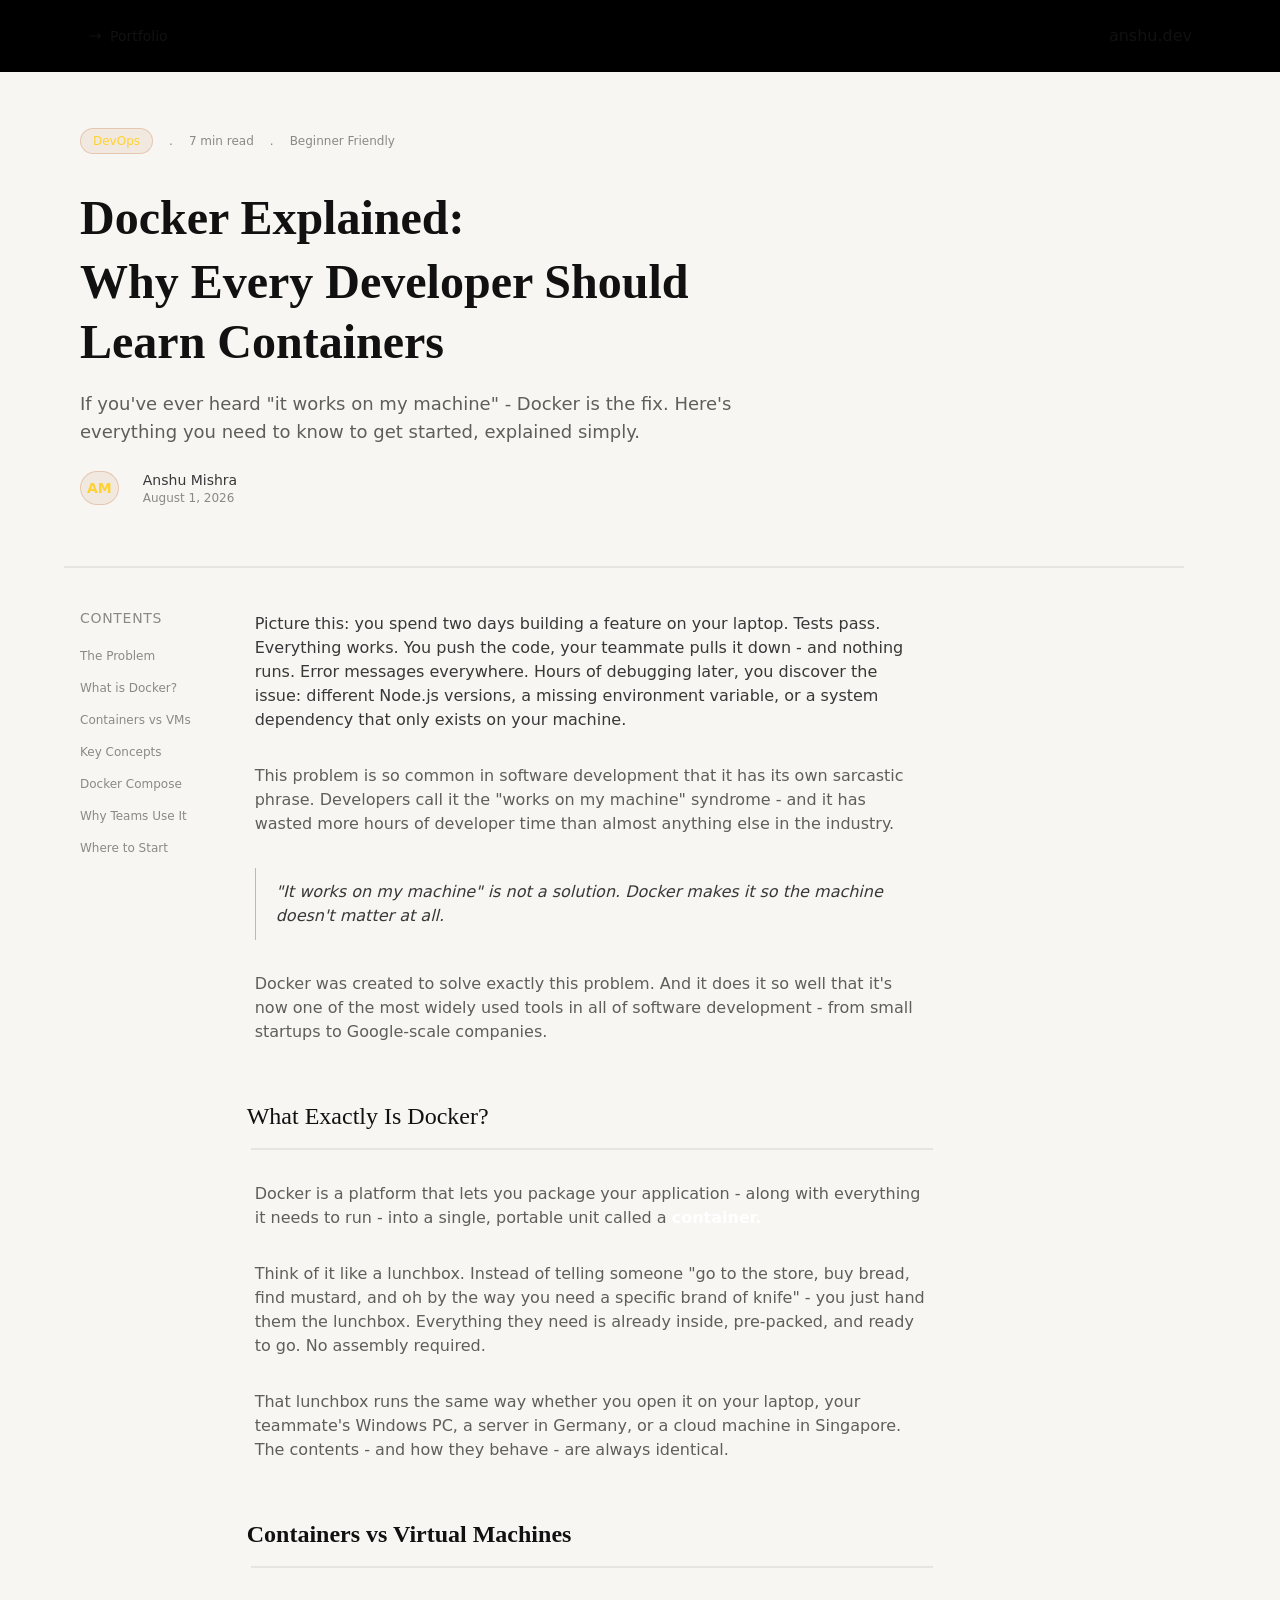
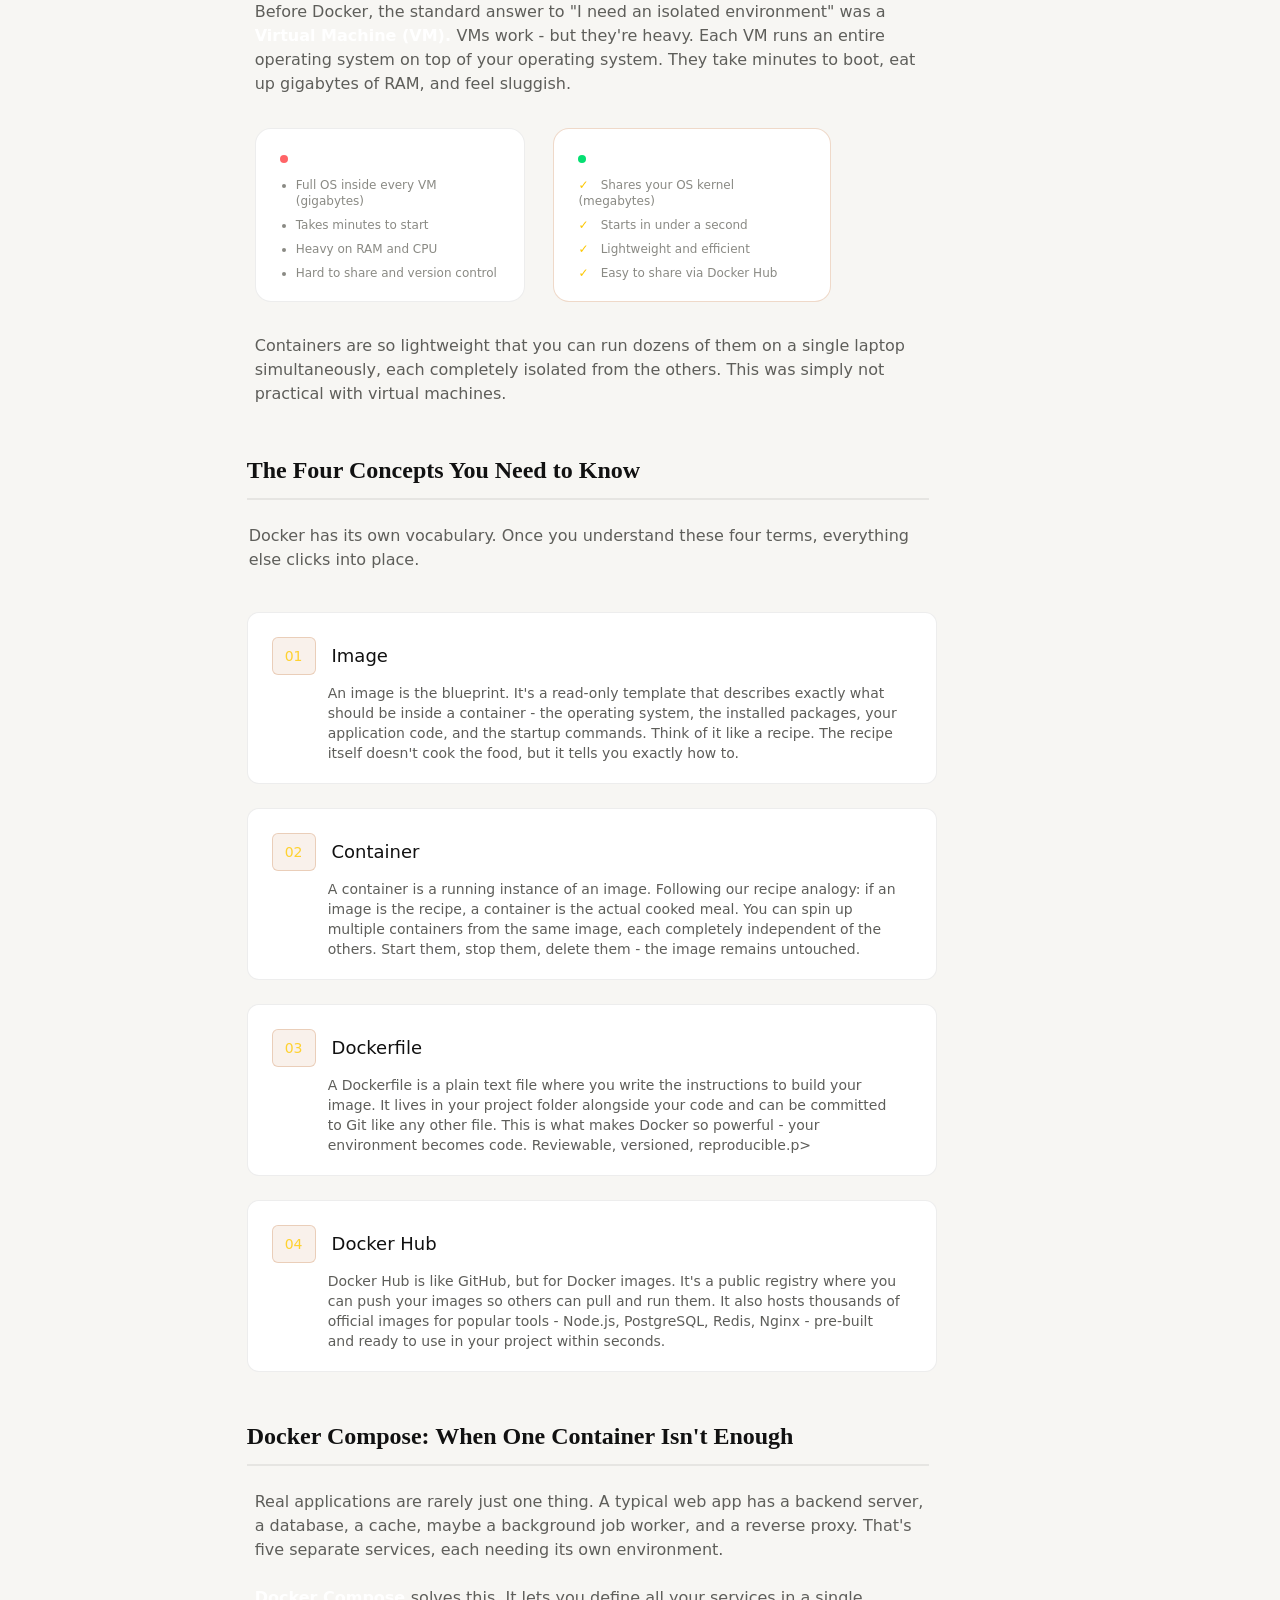
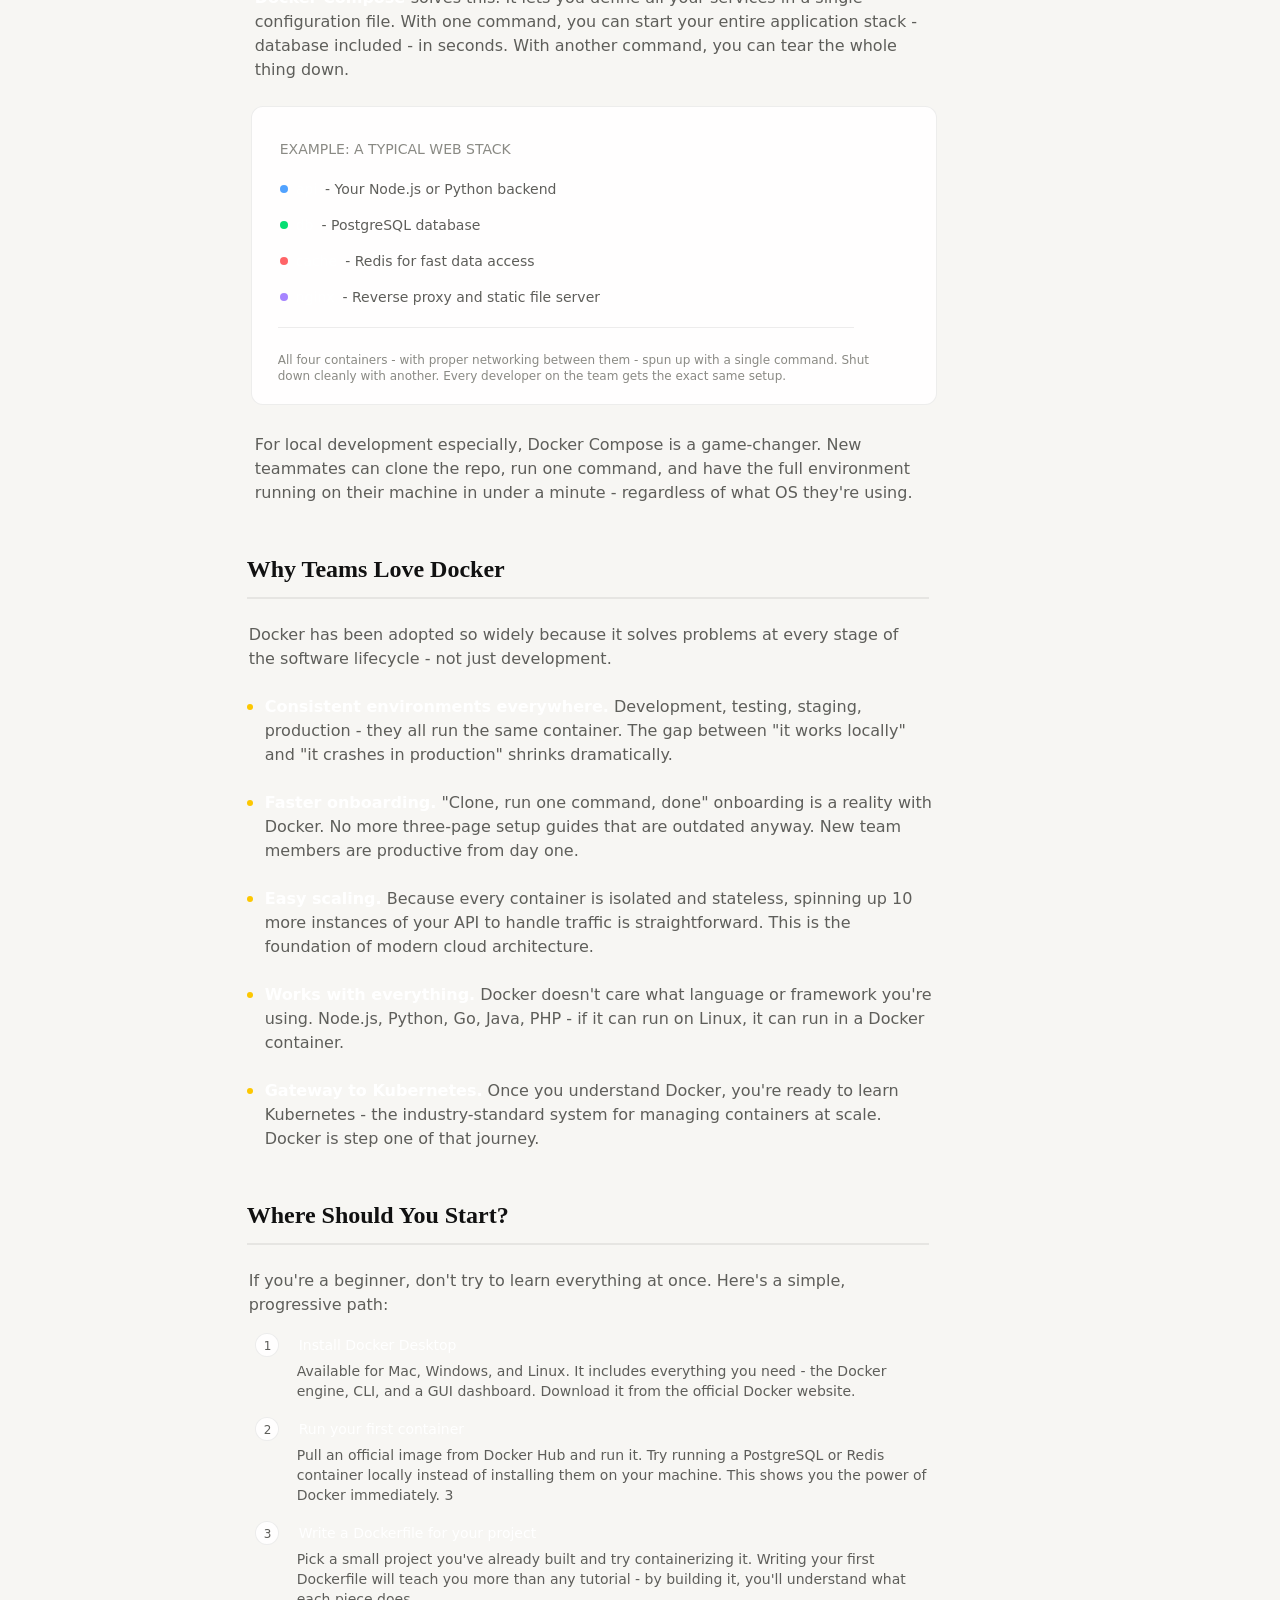
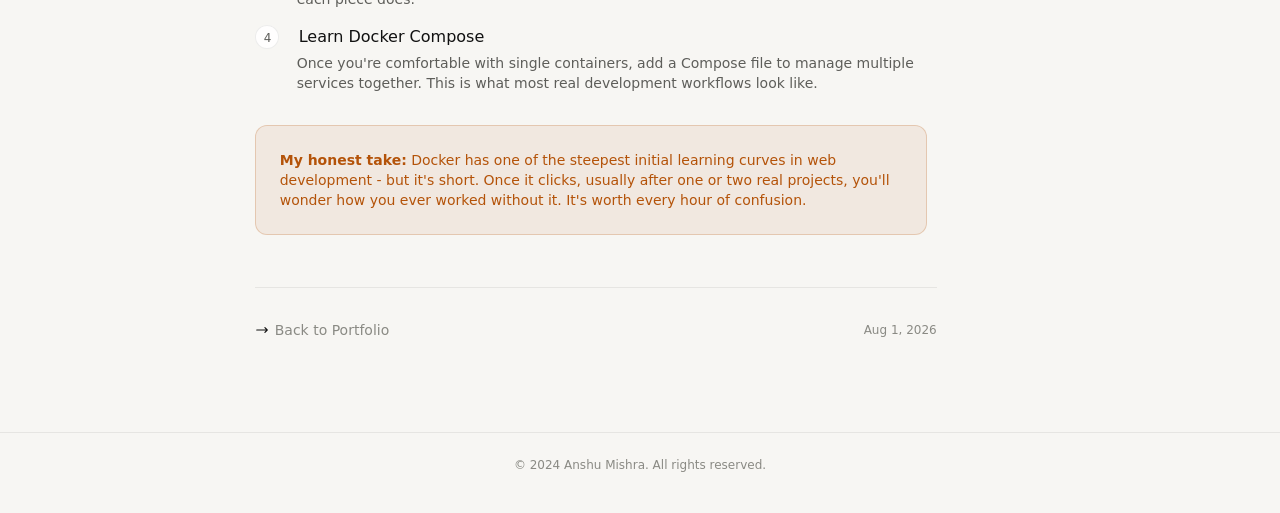
==== commit 1ff28422: "V-1" ====
--- a/blog.html
+++ b/blog.html
@@ -70,7 +70,7 @@
 
         <div class="flex gap-8">
 
-            <div class="flex flex-col gap-4 -mt-4 ">
+            <div class="flex flex-col gap-4 -mt-4 hidden md:inline-flex">
                 <p class="uppercase text-sm text-(--text-4) tracking-wider pt-3 ">contents</p>
                 <a class="text-xs text-(--text-4) mt-1 hover:text-amber-400 transition-all duration-300 " href="">The
                     Problem</a>
@@ -436,6 +436,17 @@
                     <div class="w-full border-b border-(--border-subtle) mt-13"></div>
 
 
+                        <div class="flex justify-between items-center mt-8">
+                    <div class="flex gap-1.5 items-center">
+                        <svg class="w-3.5 h-3.5" fill="none" stroke="currentColor" viewBox="0 0 24 24">
+                    <path stroke-linecap="round" stroke-linejoin="round" stroke-width="2"
+                        d="M17 8l4 4m0 0l-4 4m4-4H3" />
+                        </svg>
+                        <a class="text-sm text-(--text-4) hover:text-(--accent) transition-all duration-300" href="index.html">Back to Portfolio</a>
+                        </div>
+
+                        <p class="text-xs text-(--text-4)">Aug 1, 2026</p>
+                        </div>
                 </article>
 
             </div>
@@ -445,8 +456,8 @@
     </section>
 
 
-
-
+          <div class="pt-15  w-full border-b border-(--border-subtle) "></div>
+        <p class="-mt-4  flex justify-center items-center w-full m-auto pt-10 pb-10 text-(--text-4) text-xs">© 2024 Anshu Mishra. All rights reserved.</p>
 </body>
 
 </html>
--- a/output.css
+++ b/output.css
@@ -28,6 +28,7 @@
     --color-black: #000;
     --color-white: #fff;
     --spacing: 0.25rem;
+    --container-xs: 20rem;
     --container-sm: 24rem;
     --container-md: 28rem;
     --container-lg: 32rem;
@@ -40,6 +41,8 @@
     --text-sm--line-height: calc(1.25 / 0.875);
     --text-lg: 1.125rem;
     --text-lg--line-height: calc(1.75 / 1.125);
+    --text-xl: 1.25rem;
+    --text-xl--line-height: calc(1.75 / 1.25);
     --text-2xl: 1.5rem;
     --text-2xl--line-height: calc(2 / 1.5);
     --text-3xl: 1.875rem;
@@ -48,6 +51,12 @@
     --text-4xl--line-height: calc(2.5 / 2.25);
     --text-5xl: 3rem;
     --text-5xl--line-height: 1;
+    --text-6xl: 3.75rem;
+    --text-6xl--line-height: 1;
+    --text-7xl: 4.5rem;
+    --text-7xl--line-height: 1;
+    --text-8xl: 6rem;
+    --text-8xl--line-height: 1;
     --text-9xl: 8rem;
     --text-9xl--line-height: 1;
     --font-weight-light: 300;
@@ -279,6 +288,9 @@
   .m-auto {
     margin: auto;
   }
+  .mx-10 {
+    margin-inline: calc(var(--spacing) * 10);
+  }
   .-mt-0\.5 {
     margin-top: calc(var(--spacing) * -0.5);
   }
@@ -327,9 +339,6 @@
   .mt-13 {
     margin-top: calc(var(--spacing) * 13);
   }
-  .mt-14 {
-    margin-top: calc(var(--spacing) * 14);
-  }
   .mt-15 {
     margin-top: calc(var(--spacing) * 15);
   }
@@ -339,18 +348,45 @@
   .mr-40 {
     margin-right: calc(var(--spacing) * 40);
   }
+  .mr-50 {
+    margin-right: calc(var(--spacing) * 50);
+  }
+  .mr-60 {
+    margin-right: calc(var(--spacing) * 60);
+  }
+  .mr-65 {
+    margin-right: calc(var(--spacing) * 65);
+  }
+  .mr-80 {
+    margin-right: calc(var(--spacing) * 80);
+  }
+  .-mb-4 {
+    margin-bottom: calc(var(--spacing) * -4);
+  }
   .-mb-5 {
     margin-bottom: calc(var(--spacing) * -5);
   }
   .-mb-10 {
     margin-bottom: calc(var(--spacing) * -10);
   }
+  .mb-1 {
+    margin-bottom: var(--spacing);
+  }
   .mb-2 {
     margin-bottom: calc(var(--spacing) * 2);
   }
   .mb-5 {
     margin-bottom: calc(var(--spacing) * 5);
   }
+  .mb-8 {
+    margin-bottom: calc(var(--spacing) * 8);
+  }
+  .mb-10 {
+    margin-bottom: calc(var(--spacing) * 10);
+  }
+  .mb-15 {
+    margin-bottom: calc(var(--spacing) * 15);
+  }
   .mb-20 {
     margin-bottom: calc(var(--spacing) * 20);
   }
@@ -426,9 +462,6 @@
   .h-4 {
     height: calc(var(--spacing) * 4);
   }
-  .h-5 {
-    height: calc(var(--spacing) * 5);
-  }
   .h-6 {
     height: calc(var(--spacing) * 6);
   }
@@ -450,6 +483,9 @@
   .w-1\.5 {
     width: calc(var(--spacing) * 1.5);
   }
+  .w-1\/2 {
+    width: calc(1 / 2 * 100%);
+  }
   .w-2 {
     width: calc(var(--spacing) * 2);
   }
@@ -462,15 +498,9 @@
   .w-4 {
     width: calc(var(--spacing) * 4);
   }
-  .w-5 {
-    width: calc(var(--spacing) * 5);
-  }
   .w-6 {
     width: calc(var(--spacing) * 6);
   }
-  .w-7 {
-    width: calc(var(--spacing) * 7);
-  }
   .w-8 {
     width: calc(var(--spacing) * 8);
   }
@@ -540,6 +570,9 @@
   .gap-1 {
     gap: var(--spacing);
   }
+  .gap-1\.5 {
+    gap: calc(var(--spacing) * 1.5);
+  }
   .gap-2 {
     gap: calc(var(--spacing) * 2);
   }
@@ -564,11 +597,11 @@
   .gap-14 {
     gap: calc(var(--spacing) * 14);
   }
+  .overflow-x-hidden {
+    overflow-x: hidden;
+  }
   .overflow-x-scroll {
     overflow-x: scroll;
-  }
-  .rounded {
-    border-radius: 0.25rem;
   }
   .rounded-2xl {
     border-radius: var(--radius-2xl);
@@ -620,9 +653,6 @@
   .border-\(--accent-border\) {
     border-color: var(--accent-border);
   }
-  .border-\(--accent-dim\) {
-    border-color: var(--accent-dim);
-  }
   .border-\(--border\) {
     border-color: var(--border);
   }
@@ -655,9 +685,6 @@
     @supports (color: color-mix(in lab, red, red)) {
       border-color: color-mix(in oklab, var(--color-white) 30%, transparent);
     }
-  }
-  .bg-\(--accent\) {
-    background-color: var(--accent);
   }
   .bg-\(--accent-dim\) {
     background-color: var(--accent-dim);
@@ -763,9 +790,6 @@
     --tw-gradient-to: var(--color-neutral-900);
     --tw-gradient-stops: var(--tw-gradient-via-stops, var(--tw-gradient-position), var(--tw-gradient-from) var(--tw-gradient-from-position), var(--tw-gradient-to) var(--tw-gradient-to-position));
   }
-  .px-0 {
-    padding-inline: 0px;
-  }
   .px-1 {
     padding-inline: var(--spacing);
   }
@@ -793,24 +817,12 @@
   .px-6\.5 {
     padding-inline: calc(var(--spacing) * 6.5);
   }
-  .px-7 {
-    padding-inline: calc(var(--spacing) * 7);
-  }
   .px-8 {
     padding-inline: calc(var(--spacing) * 8);
   }
   .px-10 {
     padding-inline: calc(var(--spacing) * 10);
   }
-  .px-10\.5 {
-    padding-inline: calc(var(--spacing) * 10.5);
-  }
-  .px-11 {
-    padding-inline: calc(var(--spacing) * 11);
-  }
-  .py-0 {
-    padding-block: 0px;
-  }
   .py-0\.5 {
     padding-block: calc(var(--spacing) * 0.5);
   }
@@ -834,9 +846,6 @@
   }
   .py-6 {
     padding-block: calc(var(--spacing) * 6);
-  }
-  .py-7 {
-    padding-block: calc(var(--spacing) * 7);
   }
   .py-8 {
     padding-block: calc(var(--spacing) * 8);
@@ -920,6 +929,10 @@
     font-size: var(--text-5xl);
     line-height: var(--tw-leading, var(--text-5xl--line-height));
   }
+  .text-7xl {
+    font-size: var(--text-7xl);
+    line-height: var(--tw-leading, var(--text-7xl--line-height));
+  }
   .text-9xl {
     font-size: var(--text-9xl);
     line-height: var(--tw-leading, var(--text-9xl--line-height));
@@ -958,9 +971,6 @@
   }
   .text-\(--accent\) {
     color: var(--accent);
-  }
-  .text-\(--text-\) {
-    color: var(--text-);
   }
   .text-\(--text-1\) {
     color: var(--text-1);
@@ -1080,6 +1090,9 @@
     .hover\:bg-\(--surface-solid\):hover {
       background-color: var(--surface-solid);
     }
+    .hover\:text-\(--accent\):hover {
+      color: var(--accent);
+    }
     .hover\:text-amber-300:hover {
       color: var(--color-amber-300);
     }
@@ -1096,14 +1109,51 @@
     }
   }
   @media (width >= 40rem) {
+    .sm\:max-w-md {
+      max-width: var(--container-md);
+    }
+    .sm\:max-w-sm {
+      max-width: var(--container-sm);
+    }
+    .sm\:max-w-xs {
+      max-width: var(--container-xs);
+    }
     .sm\:grid-cols-1 {
       grid-template-columns: repeat(1, minmax(0, 1fr));
     }
+    .sm\:px-5 {
+      padding-inline: calc(var(--spacing) * 5);
+    }
+    .sm\:px-10 {
+      padding-inline: calc(var(--spacing) * 10);
+    }
+    .sm\:text-5xl {
+      font-size: var(--text-5xl);
+      line-height: var(--tw-leading, var(--text-5xl--line-height));
+    }
+    .sm\:text-6xl {
+      font-size: var(--text-6xl);
+      line-height: var(--tw-leading, var(--text-6xl--line-height));
+    }
+    .sm\:text-8xl {
+      font-size: var(--text-8xl);
+      line-height: var(--tw-leading, var(--text-8xl--line-height));
+    }
+    .sm\:text-xl {
+      font-size: var(--text-xl);
+      line-height: var(--tw-leading, var(--text-xl--line-height));
+    }
   }
   @media (width >= 48rem) {
+    .md\:mr-40 {
+      margin-right: calc(var(--spacing) * 40);
+    }
     .md\:flex {
       display: flex;
     }
+    .md\:inline-flex {
+      display: inline-flex;
+    }
     .md\:w-sm {
       width: var(--container-sm);
     }
@@ -1115,6 +1165,14 @@
     }
     .md\:flex-row {
       flex-direction: row;
+    }
+    .md\:text-7xl {
+      font-size: var(--text-7xl);
+      line-height: var(--tw-leading, var(--text-7xl--line-height));
+    }
+    .md\:text-9xl {
+      font-size: var(--text-9xl);
+      line-height: var(--tw-leading, var(--text-9xl--line-height));
     }
   }
   @media (width >= 64rem) {
@@ -1123,6 +1181,10 @@
     }
     .lg\:flex-row {
       flex-direction: row;
+    }
+    .lg\:text-9xl {
+      font-size: var(--text-9xl);
+      line-height: var(--tw-leading, var(--text-9xl--line-height));
     }
   }
 }
